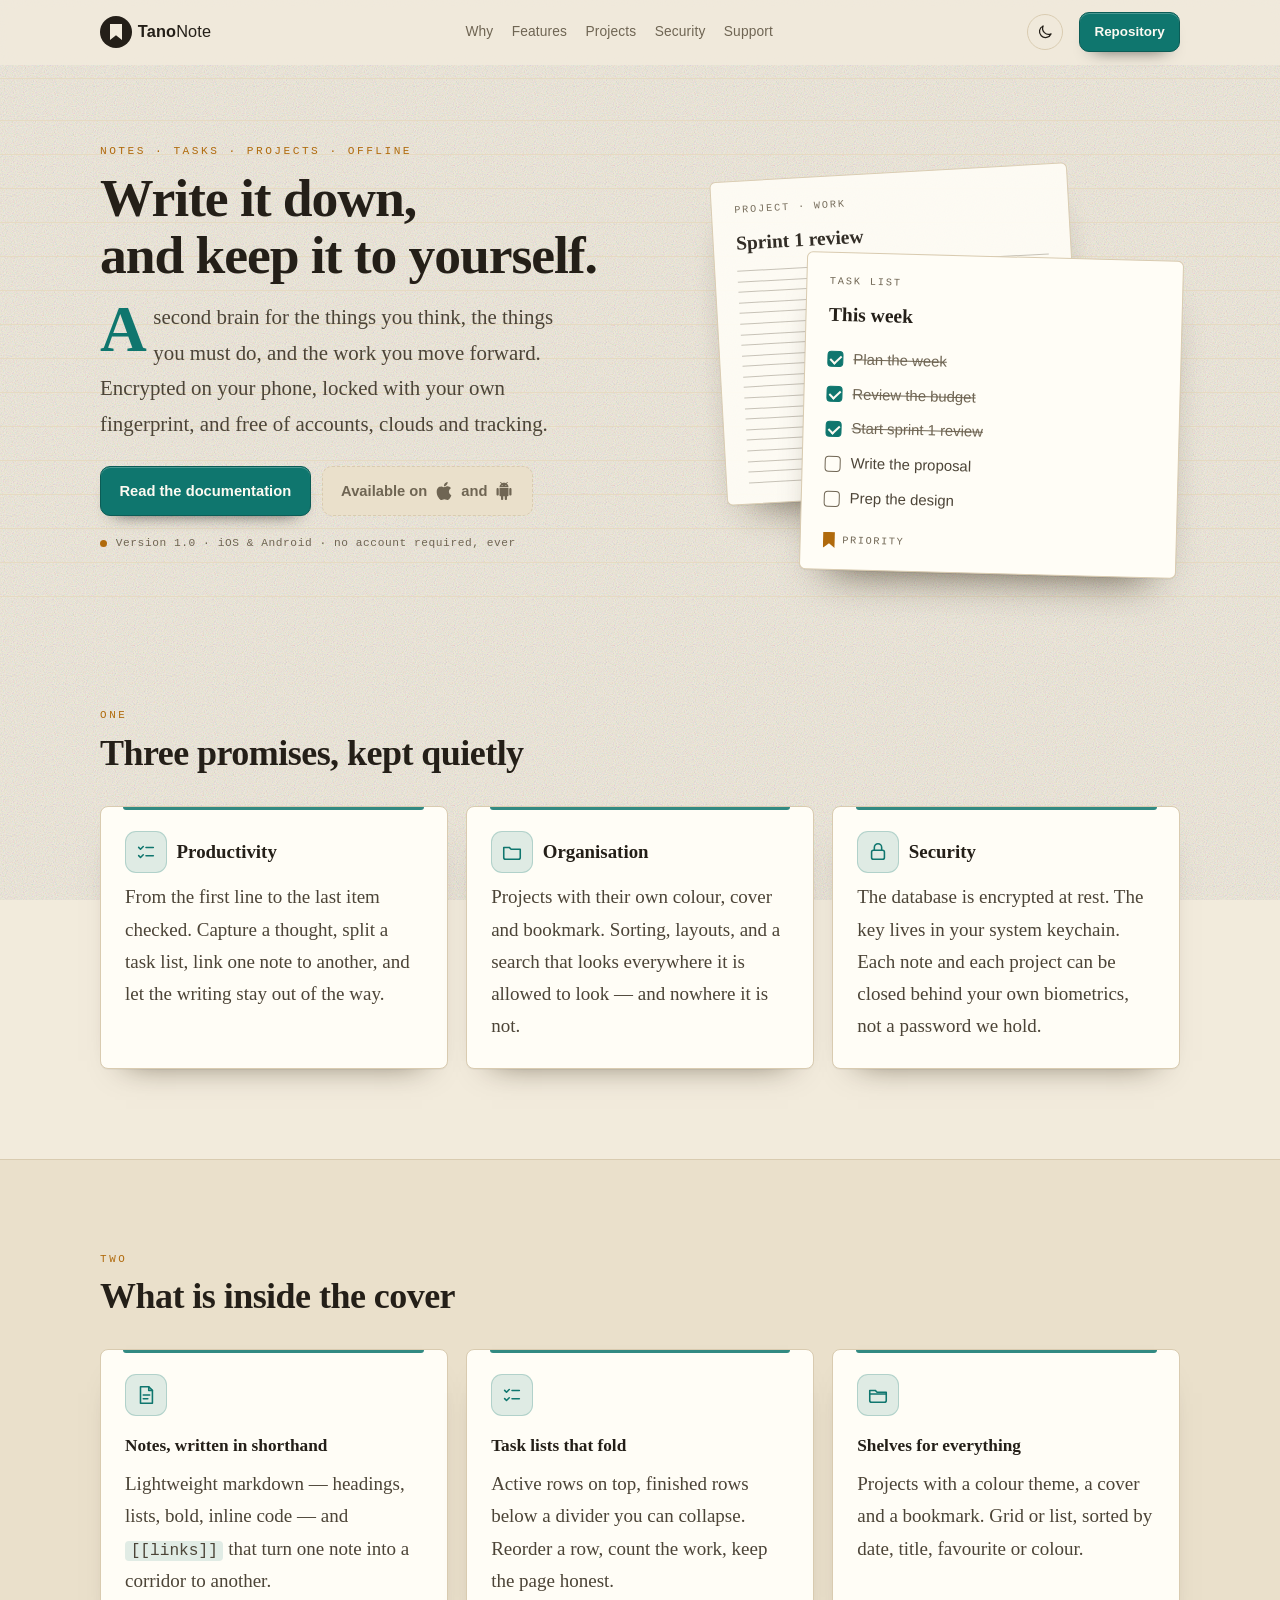
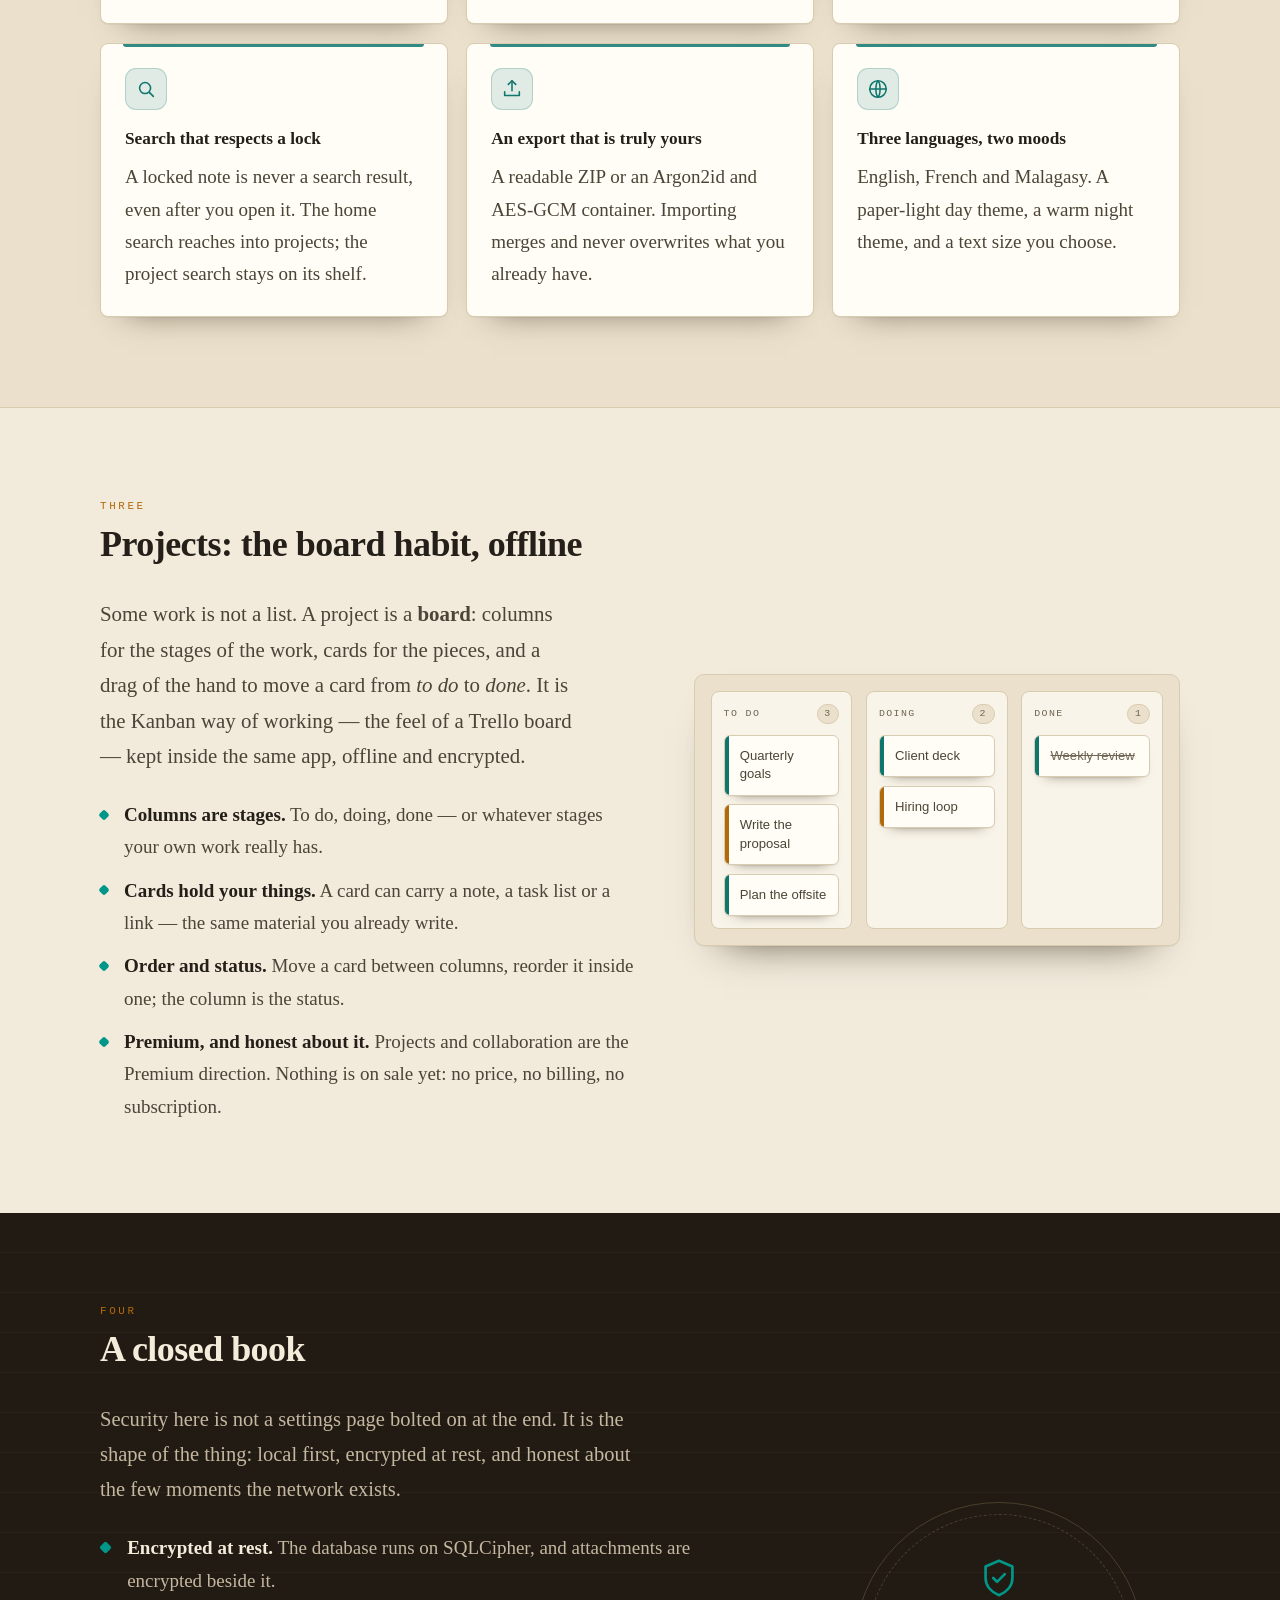
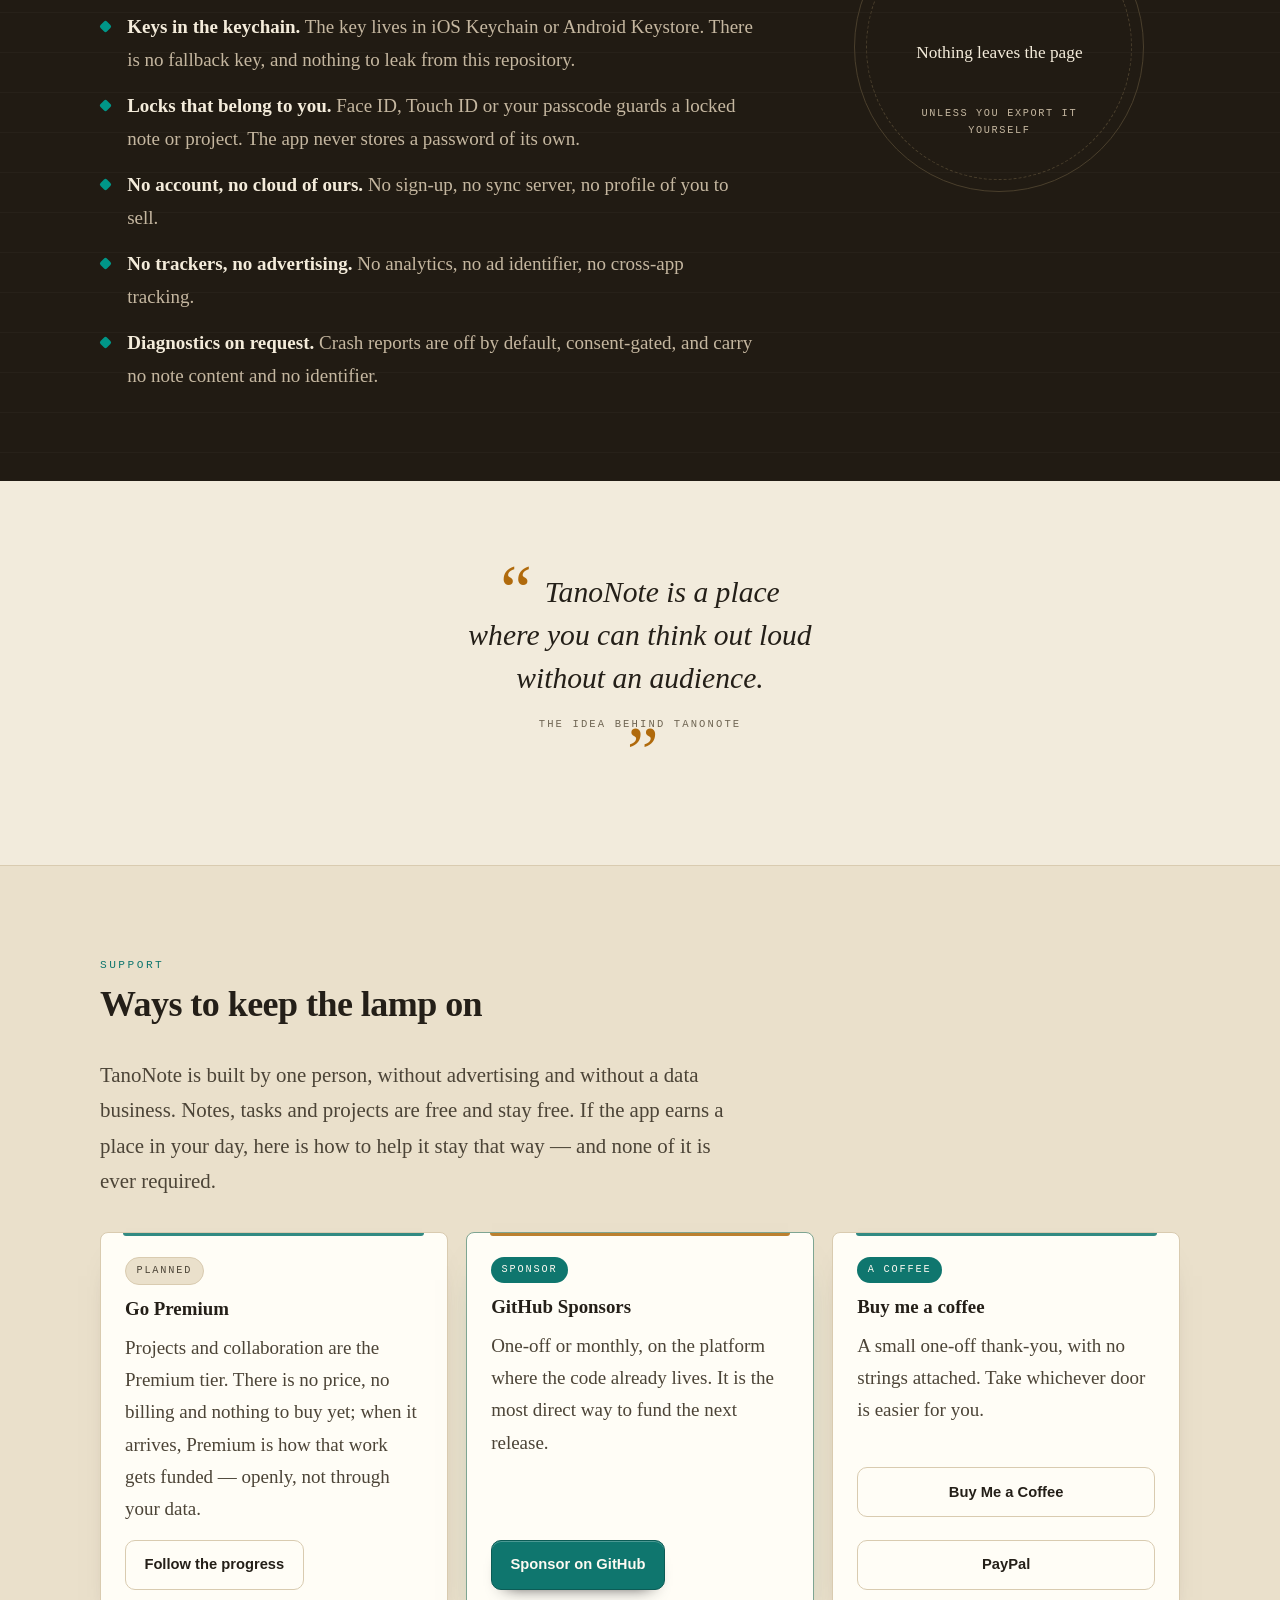
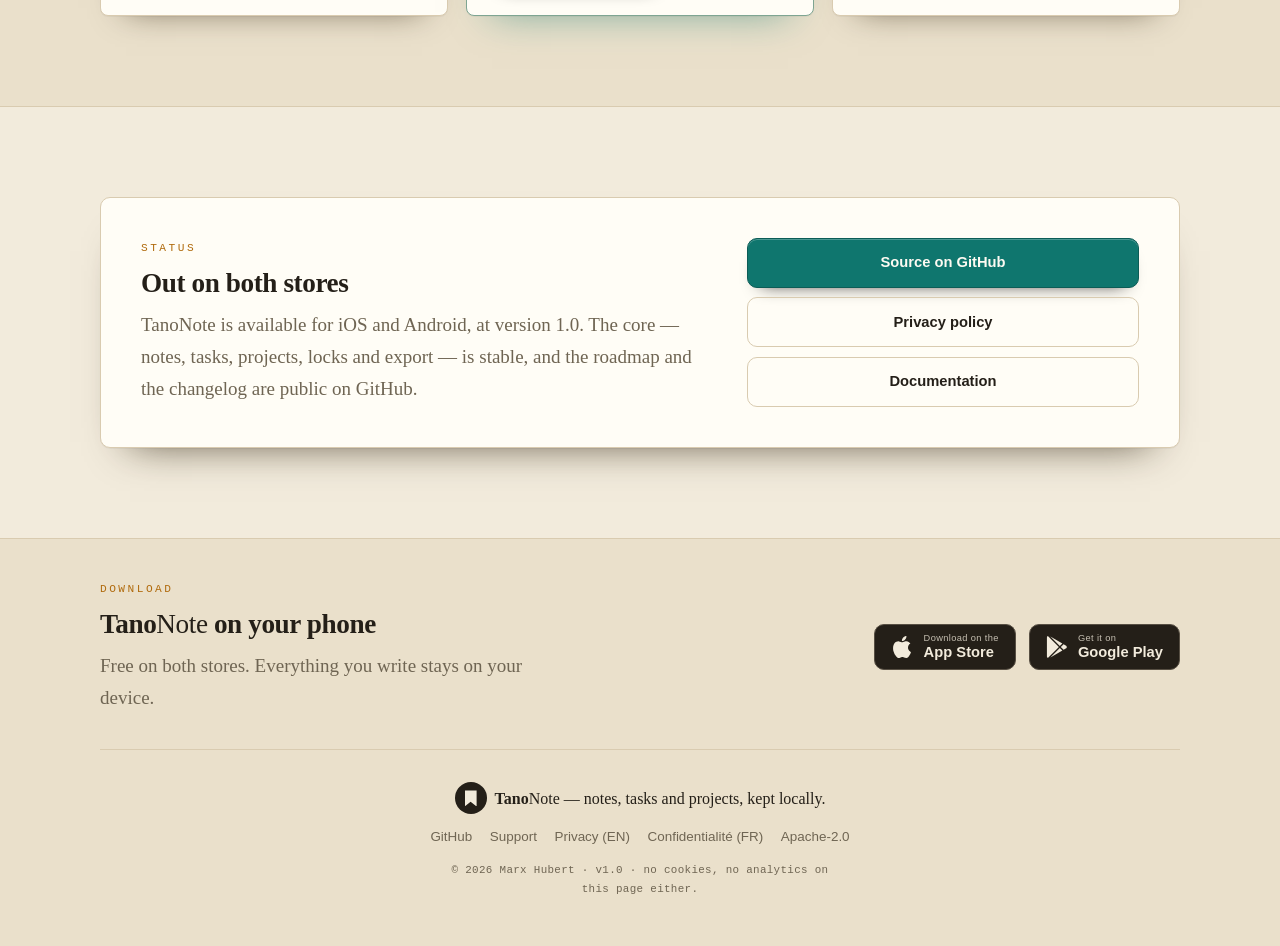
==== site/index.html @ 128c573e "Publish the TanoNote landing page A paper-and-ink page served from site/ by the existing Pages workf" ====
<!doctype html>
<html lang="en">
<head>
<meta charset="utf-8">
<meta name="viewport" content="width=device-width, initial-scale=1">
<title>TanoNote — a private second brain for notes, tasks and projects</title>
<meta name="description" content="TanoNote is an offline notes, tasks and project app for iOS and Android. Encrypted on your phone, locked with your own fingerprint, with no account and no tracking.">
<meta name="theme-color" content="#f2ebdc" media="(prefers-color-scheme: light)">
<meta name="theme-color" content="#18140e" media="(prefers-color-scheme: dark)">
<meta property="og:title" content="TanoNote — a private second brain">
<meta property="og:description" content="Notes, tasks and boards that stay on your device, encrypted and lockable.">
<meta property="og:type" content="website">
<link rel="icon" href="data:image/svg+xml,%3Csvg xmlns='http://www.w3.org/2000/svg' viewBox='0 0 32 32'%3E%3Crect width='32' height='32' rx='7' fill='%23241f18'/%3E%3Cpath d='M11 8h10v16l-5-4-5 4z' fill='%23f2ebdc'/%3E%3C/svg%3E">
<script>
  // Apply a remembered theme before the first paint, so a choice never flashes.
  (function () {
    try {
      var saved = localStorage.getItem("tano-theme");
      if (saved === "dark" || saved === "light") {
        document.documentElement.setAttribute("data-theme", saved);
      }
    } catch (error) { /* private mode: keep the system preference */ }
  })();
</script>
<link rel="stylesheet" href="site.css">
</head>
<body>
<a class="skip" href="#main">Skip to content</a>

<header class="masthead" id="top">
  <div class="wrap masthead-inner">
    <a class="brand" href="#top" aria-label="TanoNote, back to top">
      <span class="brand-mark" aria-hidden="true"><span class="bookmark"></span></span>
      <span class="brand-word">Tano<em>Note</em></span>
    </a>
    <nav class="nav" aria-label="Sections">
      <a href="#why">Why</a>
      <a href="#features">Features</a>
      <a href="#projects">Projects</a>
      <a href="#security">Security</a>
      <a href="#support">Support</a>
    </nav>
    <button class="theme-toggle" type="button" data-theme-toggle aria-label="Switch between the light and dark theme" title="Switch theme">
      <svg class="moon" viewBox="0 0 24 24" aria-hidden="true"><path d="M20 14.5A8 8 0 0 1 9.5 4a8 8 0 1 0 10.5 10.5z"/></svg>
      <svg class="sun" viewBox="0 0 24 24" aria-hidden="true"><circle cx="12" cy="12" r="4"/><path d="M12 2v2M12 20v2M4.9 4.9l1.4 1.4M17.7 17.7l1.4 1.4M2 12h2M20 12h2M4.9 19.1l1.4-1.4M17.7 6.3l1.4-1.4"/></svg>
    </button>
    <a class="btn btn-small" href="https://github.com/marxhubert/tano" rel="noopener">Repository</a>
  </div>
</header>

<main id="main">

  <!-- Hero -->
  <section class="hero">
    <div class="wrap hero-grid">
      <div class="hero-copy">
        <p class="eyebrow">Notes · Tasks · Projects · Offline</p>
        <h1>Write it down,<br>and keep it to yourself.</h1>
        <p class="lead" data-dropcap>A second brain for the things you think, the things you must do, and the work you move forward. Encrypted on your phone, locked with your own fingerprint, and free of accounts, clouds and tracking.</p>
        <div class="cta-row">
          <a class="btn" href="https://github.com/marxhubert/tano" rel="noopener">Read the documentation</a>
          <a class="btn btn-quiet" href="#download">
            Available on
            <svg class="btn-logo" viewBox="0 0 16 16" role="img" aria-label="iOS"><path d="M11.182.008C11.148-.03 9.923.023 8.857 1.18c-1.066 1.156-.902 2.482-.878 2.516.024.034 1.52.087 2.475-1.258.955-1.345.762-2.391.728-2.43Zm3.314 11.733c-.048-.096-2.325-1.234-2.113-3.422.212-2.189 1.675-2.789 1.698-2.854.023-.065-.597-.79-1.254-1.157a3.692 3.692 0 0 0-1.563-.434c-.108-.003-.483-.095-1.254.116-.508.139-1.653.589-1.968.607-.316.018-1.256-.522-2.267-.665-.647-.125-1.333.131-1.824.328-.49.196-1.422.754-2.074 2.237-.652 1.482-.311 3.83-.067 4.56.244.729.625 1.924 1.273 2.796.576.984 1.34 1.667 1.659 1.899.319.232 1.219.386 1.843.067.502-.308 1.408-.485 1.766-.472.357.013 1.061.154 1.782.539.571.197 1.111.115 1.652-.105.541-.221 1.324-1.059 2.238-2.758.347-.79.505-1.217.473-1.282Z"/></svg>
            <span aria-hidden="true">and</span>
            <svg class="btn-logo" viewBox="0 0 24 24" role="img" aria-label="Android"><path d="M6 18c0 .55.45 1 1 1h1v3.5c0 .83.67 1.5 1.5 1.5s1.5-.67 1.5-1.5V19h2v3.5c0 .83.67 1.5 1.5 1.5s1.5-.67 1.5-1.5V19h1c.55 0 1-.45 1-1V8H6v10zM3.5 8C2.67 8 2 8.67 2 9.5v7c0 .83.67 1.5 1.5 1.5S5 17.33 5 16.5v-7C5 8.67 4.33 8 3.5 8zm17 0c-.83 0-1.5.67-1.5 1.5v7c0 .83.67 1.5 1.5 1.5s1.5-.67 1.5-1.5v-7c0-.83-.67-1.5-1.5-1.5zm-4.97-5.84l1.3-1.3c.2-.2.2-.51 0-.71-.2-.2-.51-.2-.71 0l-1.48 1.48C13.85 1.23 12.95 1 12 1c-.96 0-1.86.23-2.66.63L7.85.15c-.2-.2-.51-.2-.71 0-.2.2-.2.51 0 .71l1.31 1.31C6.97 3.26 6 5.01 6 7h12c0-1.99-.97-3.75-2.47-4.84zM10 5H9V4h1v1zm5 0h-1V4h1v1z"/></svg>
          </a>
        </div>
        <p class="fineprint"><span class="dot" aria-hidden="true"></span>Version 1.0 · iOS &amp; Android · no account required, ever</p>
      </div>

      <div class="hero-art" aria-hidden="true">
        <div class="sheet sheet-back">
          <p class="sheet-tag">Project · Work</p>
          <p class="sheet-title">Sprint 1 review</p>
          <div class="sheet-lines" data-lines="21" aria-hidden="true">
            <noscript>
              <span class="ruled"></span>
              <span class="ruled"></span>
              <span class="ruled"></span>
            </noscript>
          </div>
        </div>
        <div class="sheet sheet-front">
          <p class="sheet-tag">Task list</p>
          <p class="sheet-title">This week</p>
          <ul class="checklist">
            <li class="done"><span class="box"></span>Plan the week</li>
            <li class="done"><span class="box"></span>Review the budget</li>
            <li class="done"><span class="box"></span>Start sprint 1 review</li>
            <li><span class="box"></span>Write the proposal</li>
            <li><span class="box"></span>Prep the design</li>
          </ul>
          <p class="sheet-foot"><span class="bookmark"></span>Priority</p>
        </div>
      </div>
    </div>
  </section>

  <!-- Pillars -->
  <section class="section" id="why">
    <div class="wrap">
      <p class="section-number">One</p>
      <h2 class="section-title">Three promises, kept quietly</h2>
      <div class="pillars">
        <article class="card" data-reveal>
          <h3 class="pillar-title"><span class="icon" aria-hidden="true"><svg viewBox="0 0 24 24"><path d="M4 7l2 2 3-3"/><path d="M4 16l2 2 3-3"/><path d="M12 7h8M12 16h8"/></svg></span>Productivity</h3>
          <p>From the first line to the last item checked. Capture a thought, split a task list, link one note to another, and let the writing stay out of the way.</p>
        </article>
        <article class="card" data-reveal>
          <h3 class="pillar-title"><span class="icon" aria-hidden="true"><svg viewBox="0 0 24 24"><path d="M3 7h6l2 2h10v9a2 2 0 0 1-2 2H5a2 2 0 0 1-2-2z"/></svg></span>Organisation</h3>
          <p>Projects with their own colour, cover and bookmark. Sorting, layouts, and a search that looks everywhere it is allowed to look — and nowhere it is not.</p>
        </article>
        <article class="card" data-reveal>
          <h3 class="pillar-title"><span class="icon" aria-hidden="true"><svg viewBox="0 0 24 24"><rect x="5" y="10" width="14" height="10" rx="2"/><path d="M8 10V7a4 4 0 0 1 8 0v3"/></svg></span>Security</h3>
          <p>The database is encrypted at rest. The key lives in your system keychain. Each note and each project can be closed behind your own biometrics, not a password we hold.</p>
        </article>
      </div>
    </div>
  </section>

  <!-- Features -->
  <section class="section alt" id="features">
    <div class="wrap">
      <p class="section-number">Two</p>
      <h2 class="section-title">What is inside the cover</h2>
      <div class="grid">
        <article class="card feature" data-reveal>
          <span class="icon" aria-hidden="true"><svg viewBox="0 0 24 24"><path d="M6 3h9l4 4v14H6z"/><path d="M15 3v4h4"/><path d="M9 12h7M9 16h5"/></svg></span>
          <h3>Notes, written in shorthand</h3>
          <p>Lightweight markdown — headings, lists, bold, inline code — and <code>[[links]]</code> that turn one note into a corridor to another.</p>
        </article>
        <article class="card feature" data-reveal>
          <span class="icon" aria-hidden="true"><svg viewBox="0 0 24 24"><path d="M4 7l2 2 3-3"/><path d="M12 7h8"/><path d="M4 16l2 2 3-3"/><path d="M12 16h8"/></svg></span>
          <h3>Task lists that fold</h3>
          <p>Active rows on top, finished rows below a divider you can collapse. Reorder a row, count the work, keep the page honest.</p>
        </article>
        <article class="card feature" data-reveal>
          <span class="icon" aria-hidden="true"><svg viewBox="0 0 24 24"><path d="M3 7h6l2 2h10v9a2 2 0 0 1-2 2H5a2 2 0 0 1-2-2z"/><path d="M3 11h18"/></svg></span>
          <h3>Shelves for everything</h3>
          <p>Projects with a colour theme, a cover and a bookmark. Grid or list, sorted by date, title, favourite or colour.</p>
        </article>
        <article class="card feature" data-reveal>
          <span class="icon" aria-hidden="true"><svg viewBox="0 0 24 24"><circle cx="11" cy="11" r="6"/><path d="M16 16l4 4"/></svg></span>
          <h3>Search that respects a lock</h3>
          <p>A locked note is never a search result, even after you open it. The home search reaches into projects; the project search stays on its shelf.</p>
        </article>
        <article class="card feature" data-reveal>
          <span class="icon" aria-hidden="true"><svg viewBox="0 0 24 24"><path d="M12 3v11"/><path d="M8 7l4-4 4 4"/><path d="M4 15v4h16v-4"/></svg></span>
          <h3>An export that is truly yours</h3>
          <p>A readable ZIP or an Argon2id and AES-GCM container. Importing merges and never overwrites what you already have.</p>
        </article>
        <article class="card feature" data-reveal>
          <span class="icon" aria-hidden="true"><svg viewBox="0 0 24 24"><circle cx="12" cy="12" r="9"/><path d="M3 12h18"/><path d="M12 3c3 3 3 15 0 18-3-3-3-15 0-18z"/></svg></span>
          <h3>Three languages, two moods</h3>
          <p>English, French and Malagasy. A paper-light day theme, a warm night theme, and a text size you choose.</p>
        </article>
      </div>
    </div>
  </section>

  <!-- Projects -->
  <section class="section projects" id="projects">
    <div class="wrap projects-grid">
      <div>
        <p class="section-number">Three</p>
        <h2 class="section-title">Projects: the board habit, offline</h2>
        <p class="lead">Some work is not a list. A project is a <strong>board</strong>: columns for the stages of the work, cards for the pieces, and a drag of the hand to move a card from <em>to do</em> to <em>done</em>. It is the Kanban way of working — the feel of a Trello board — kept inside the same app, offline and encrypted.</p>
        <ul class="project-points">
          <li><strong>Columns are stages.</strong> To do, doing, done — or whatever stages your own work really has.</li>
          <li><strong>Cards hold your things.</strong> A card can carry a note, a task list or a link — the same material you already write.</li>
          <li><strong>Order and status.</strong> Move a card between columns, reorder it inside one; the column is the status.</li>
          <li><strong>Premium, and honest about it.</strong> Projects and collaboration are the Premium direction. Nothing is on sale yet: no price, no billing, no subscription.</li>
        </ul>
      </div>
      <div class="board" role="img" aria-label="A project board with three columns: to do, doing and done">
        <div class="column">
          <p class="column-head">To do <span>3</span></p>
          <article class="kanban-card"><span class="card-tag"></span>Quarterly goals</article>
          <article class="kanban-card"><span class="card-tag amber"></span>Write the proposal</article>
          <article class="kanban-card"><span class="card-tag"></span>Plan the offsite</article>
        </div>
        <div class="column">
          <p class="column-head">Doing <span>2</span></p>
          <article class="kanban-card"><span class="card-tag"></span>Client deck</article>
          <article class="kanban-card"><span class="card-tag amber"></span>Hiring loop</article>
        </div>
        <div class="column">
          <p class="column-head">Done <span>1</span></p>
          <article class="kanban-card done"><span class="card-tag"></span>Weekly review</article>
        </div>
      </div>
    </div>
  </section>

  <!-- Security band -->
  <section class="vault" id="security">
    <div class="wrap vault-grid">
      <div>
        <p class="section-number light">Four</p>
        <h2 class="section-title light">A closed book</h2>
        <p class="vault-lead">Security here is not a settings page bolted on at the end. It is the shape of the thing: local first, encrypted at rest, and honest about the few moments the network exists.</p>
        <ul class="vault-list">
          <li><strong>Encrypted at rest.</strong> The database runs on SQLCipher, and attachments are encrypted beside it.</li>
          <li><strong>Keys in the keychain.</strong> The key lives in iOS Keychain or Android Keystore. There is no fallback key, and nothing to leak from this repository.</li>
          <li><strong>Locks that belong to you.</strong> Face ID, Touch ID or your passcode guards a locked note or project. The app never stores a password of its own.</li>
          <li><strong>No account, no cloud of ours.</strong> No sign-up, no sync server, no profile of you to sell.</li>
          <li><strong>No trackers, no advertising.</strong> No analytics, no ad identifier, no cross-app tracking.</li>
          <li><strong>Diagnostics on request.</strong> Crash reports are off by default, consent-gated, and carry no note content and no identifier.</li>
        </ul>
      </div>
      <aside class="vault-seal" data-reveal>
        <div class="seal">
          <svg viewBox="0 0 24 24" aria-hidden="true"><path d="M12 3l7 3v6c0 4.2-3 7.4-7 9-4-1.6-7-4.8-7-9V6z"/><path d="M9 12l2 2 4-4"/></svg>
          <p>Nothing leaves the page</p>
          <span>unless you export it yourself</span>
        </div>
      </aside>
    </div>
  </section>

  <!-- Epigraph -->
  <section class="section">
    <div class="wrap">
      <blockquote class="epigraph" data-reveal>
        TanoNote is a place where you can think out loud without an audience.
        <cite>The idea behind TanoNote</cite>
      </blockquote>
    </div>
  </section>

  <!-- Support -->
  <section class="section alt support" id="support">
    <div class="wrap">
      <p class="eyebrow">Support</p>
      <h2 class="section-title">Ways to keep the lamp on</h2>
      <p class="lead support-lead">TanoNote is built by one person, without advertising and without a data business. Notes, tasks and projects are free and stay free. If the app earns a place in your day, here is how to help it stay that way — and none of it is ever required.</p>
      <div class="support-grid">
        <article class="card support-card" data-reveal>
          <p class="pill pill-soft">Planned</p>
          <h3>Go Premium</h3>
          <p>Projects and collaboration are the Premium tier. There is no price, no billing and nothing to buy yet; when it arrives, Premium is how that work gets funded — openly, not through your data.</p>
          <a class="btn btn-ghost" href="https://github.com/marxhubert/tano" rel="noopener">Follow the progress</a>
        </article>
        <article class="card support-card featured" data-reveal>
          <p class="pill pill-inverted">Sponsor</p>
          <h3>GitHub Sponsors</h3>
          <p>One-off or monthly, on the platform where the code already lives. It is the most direct way to fund the next release.</p>
          <a class="btn" href="https://github.com/sponsors/marxhubert" rel="noopener">Sponsor on GitHub</a>
        </article>
        <article class="card support-card" data-reveal>
          <p class="pill pill-inverted">A coffee</p>
          <h3>Buy me a coffee</h3>
          <p>A small one-off thank-you, with no strings attached. Take whichever door is easier for you.</p>
          <div class="support-links">
            <a class="btn btn-ghost" href="https://www.buymeacoffee.com/marxhubert" rel="noopener">Buy Me a Coffee</a>
            <a class="btn btn-ghost" href="https://paypal.me/marxhubert" rel="noopener">PayPal</a>
          </div>
        </article>
      </div>
    </div>
  </section>

  <!-- Status -->
  <section class="section status" id="status">
    <div class="wrap status-card" data-reveal>
      <div>
        <p class="eyebrow">Status</p>
        <h2 class="section-title small">Out on both stores</h2>
        <p class="muted">TanoNote is available for iOS and Android, at version 1.0. The core — notes, tasks, projects, locks and export — is stable, and the roadmap and the changelog are public on GitHub.</p>
      </div>
      <div class="status-links">
        <a class="btn" href="https://github.com/marxhubert/tano" rel="noopener">Source on GitHub</a>
        <a class="btn btn-ghost" href="privacy/">Privacy policy</a>
        <a class="btn btn-ghost" href="https://github.com/marxhubert/tano/tree/develop/docs" rel="noopener">Documentation</a>
      </div>
    </div>
  </section>
</main>

<footer class="footer">
  <div class="wrap download-band" id="download" aria-labelledby="download-title">
    <div class="download-copy">
      <p class="eyebrow">Download</p>
      <h2 class="section-title small" id="download-title">Tano<span class="wordmark-note">Note</span> on your phone</h2>
      <p class="muted">Free on both stores. Everything you write stays on your device.</p>
    </div>
    <!-- Store links. Replace the App Store id when Apple assigns it; the
        Google Play link follows the package name, com.marxhubert.tanonote. -->
    <div class="store-badges">
      <a class="store-badge" href="https://apps.apple.com/app/id0000000000" rel="noopener">
        <svg viewBox="0 0 16 16" aria-hidden="true"><path d="M11.182.008C11.148-.03 9.923.023 8.857 1.18c-1.066 1.156-.902 2.482-.878 2.516.024.034 1.52.087 2.475-1.258.955-1.345.762-2.391.728-2.43Zm3.314 11.733c-.048-.096-2.325-1.234-2.113-3.422.212-2.189 1.675-2.789 1.698-2.854.023-.065-.597-.79-1.254-1.157a3.692 3.692 0 0 0-1.563-.434c-.108-.003-.483-.095-1.254.116-.508.139-1.653.589-1.968.607-.316.018-1.256-.522-2.267-.665-.647-.125-1.333.131-1.824.328-.49.196-1.422.754-2.074 2.237-.652 1.482-.311 3.83-.067 4.56.244.729.625 1.924 1.273 2.796.576.984 1.34 1.667 1.659 1.899.319.232 1.219.386 1.843.067.502-.308 1.408-.485 1.766-.472.357.013 1.061.154 1.782.539.571.197 1.111.115 1.652-.105.541-.221 1.324-1.059 2.238-2.758.347-.79.505-1.217.473-1.282Z"/></svg>
        <span class="store-text"><small>Download on the</small><strong>App Store</strong></span>
      </a>
      <a class="store-badge" href="https://play.google.com/store/apps/details?id=com.marxhubert.tanonote" rel="noopener">
        <svg viewBox="-1 0 24 24" aria-hidden="true"><path d="m3.751.61 13.124 7.546-2.813 2.813zm-2.719-.61 12.047 12-12.046 12c-.613-.271-1.033-.874-1.033-1.575 0-.023 0-.046.001-.068v.003-20.719c-.001-.019-.001-.042-.001-.065 0-.701.42-1.304 1.022-1.571l.011-.004zm19.922 10.594c.414.307.679.795.679 1.344 0 .022 0 .043-.001.065v-.003c.004.043.007.094.007.145 0 .516-.25.974-.636 1.258l-.004.003-2.813 1.593-3.046-2.999 3.047-3.047zm-17.203 12.796 10.312-10.359 2.813 2.813z"/></svg>
        <span class="store-text"><small>Get it on</small><strong>Google Play</strong></span>
      </a>
    </div>
  </div>

  <div class="wrap footer-inner">
    <p class="footer-brand"><span class="brand-mark" aria-hidden="true"><span class="bookmark"></span></span> <span class="footer-wordmark"><strong>Tano</strong>Note — notes, tasks and projects, kept locally.</span></p>
    <nav class="footer-nav" aria-label="Footer">
      <a href="https://github.com/marxhubert/tano" rel="noopener">GitHub</a>
      <a href="#support">Support</a>
      <a href="privacy/">Privacy (EN)</a>
      <a href="privacy/fr.html">Confidentialité (FR)</a>
      <a href="https://github.com/marxhubert/tano/blob/master/LICENSE" rel="noopener">Apache-2.0</a>
    </nav>
    <p class="footer-fine">© <span data-year>2026</span> Marx Hubert · v1.0 · no cookies, no analytics on this page either.</p>
  </div>
</footer>

<script src="site.js" defer></script>
</body>
</html>
---- site/site.css ----
/* TanoNote landing page — paper and ink.
  Light: parchment daylight. Dark: a warm night reading lamp.
  No build step, no external assets, no cookies. */

:root {
  color-scheme: light dark;

  --serif: "Iowan Old Style", "Palatino Linotype", Palatino, "Book Antiqua", "URW Palladio L", Georgia, "Times New Roman", serif;
  --sans: -apple-system, BlinkMacSystemFont, "Segoe UI", Roboto, Helvetica, Arial, sans-serif;
  --mono: ui-monospace, "SFMono-Regular", "JetBrains Mono", Menlo, Consolas, monospace;

  --paper: #f2ebdc;
  --paper-2: #eae0cb;
  --card: #fffdf6;
  --ink: #241f18;
  --ink-soft: #4c4437;
  --muted: #6f6553;
  --rule: #d9cbb0;
  --line: #e6dac2;
  --accent: #0f766e;
  --accent-2: #009688;
  --amber: #b06a0c;
  --on-accent: #fdfaf2;

  --vault-bg: #211b13;
  --vault-fg: #f4ecdb;
  --vault-muted: #c5b7a0;
  --vault-rule: #4a3f2c;

  --grain: url("data:image/svg+xml,%3Csvg xmlns='http://www.w3.org/2000/svg' width='160' height='160'%3E%3Cfilter id='n'%3E%3CfeTurbulence type='fractalNoise' baseFrequency='0.9' numOctaves='2' stitchTiles='stitch'/%3E%3C/filter%3E%3Crect width='100%25' height='100%25' filter='url(%23n)' opacity='0.42'/%3E%3C/svg%3E");
}

/* The dark palette, written once. It applies when the visitor picked dark,
  and as the system default when they have not picked anything. */
:root[data-theme="dark"] {
  --paper: #18140e;
  --paper-2: #1f1a12;
  --card: #221c14;
  --ink: #efe4d0;
  --ink-soft: #d9ccb5;
  --muted: #b1a288;
  --rule: #3a3122;
  --line: #2b2417;
  --accent: #5cc9bd;
  --accent-2: #4db6ac;
  --amber: #dfa14a;
  --on-accent: #10241f;

  --vault-bg: #0f0c08;
  --vault-fg: #f4ecdb;
  --vault-muted: #c0b299;
  --vault-rule: #3d3424;
}
@media (prefers-color-scheme: dark) {
  :root:not([data-theme="light"]) {
    --paper: #18140e;
    --paper-2: #1f1a12;
    --card: #221c14;
    --ink: #efe4d0;
    --ink-soft: #d9ccb5;
    --muted: #b1a288;
    --rule: #3a3122;
    --line: #2b2417;
    --accent: #5cc9bd;
    --accent-2: #4db6ac;
    --amber: #dfa14a;
    --on-accent: #10241f;

    --vault-bg: #0f0c08;
    --vault-fg: #f4ecdb;
    --vault-muted: #c0b299;
    --vault-rule: #3d3424;
  }
}

* { box-sizing: border-box; }

html { scroll-behavior: smooth; }
[id] { scroll-margin-top: 84px; }

body {
  margin: 0;
  font-family: var(--serif);
  font-size: clamp(17px, 0.35vw + 15.6px, 19px);
  line-height: 1.7;
  color: var(--ink);
  background-color: var(--paper);
  background-image: var(--grain);
  background-attachment: fixed;
  -webkit-font-smoothing: antialiased;
}

::selection { background: color-mix(in srgb, var(--amber) 35%, transparent); }

a { color: var(--accent); text-underline-offset: 3px; }
a:hover { text-decoration-thickness: 2px; }
:focus-visible { outline: 2px solid var(--accent); outline-offset: 3px; border-radius: 3px; }

.skip {
  position: absolute; left: -9999px; top: 0; z-index: 100;
  background: var(--card); color: var(--ink); padding: .7rem 1rem;
  border: 1px solid var(--rule); border-radius: 0 0 8px 0;
}
.skip:focus { left: 0; }

.wrap { width: min(1080px, 100% - 2.5rem); margin-inline: auto; }

/* ---------- Masthead ---------- */

.masthead {
  position: sticky; top: 0; z-index: 20;
  background: var(--paper);
  background: color-mix(in srgb, var(--paper) 86%, transparent);
  -webkit-backdrop-filter: blur(10px);
  backdrop-filter: blur(10px);
  border-bottom: 1px solid transparent;
  transition: border-color .25s ease, box-shadow .25s ease;
}
.masthead.is-stuck { border-bottom-color: var(--rule); box-shadow: 0 10px 24px -22px rgba(30, 20, 4, .8); }
.masthead-inner { display: flex; align-items: center; gap: 1rem; min-height: 64px; }

.brand {
  display: inline-flex; align-items: center; gap: .36rem;
  font-family: var(--sans); font-weight: 700; letter-spacing: .01em;
  color: var(--ink); text-decoration: none; font-size: 1.02rem;
}
.brand-mark {
  display: grid; place-items: center; width: 32px; height: 32px;
  background: var(--ink); color: var(--paper); border-radius: 50%;
}
/* Same bookmark as the one before "locked": 12 by 16, in the mark's colour. */
.brand-mark .bookmark { background: currentColor; }
.brand-word em { font-style: normal; font-weight: 400; }
/* "Note" stays as light as the brand wordmark does. */
.wordmark-note { font-weight: 400; }

.theme-toggle {
  display: inline-grid; place-items: center; width: 36px; height: 36px;
  padding: 0; background: transparent; color: var(--ink);
  border: 1px solid var(--rule); border-radius: 50%; cursor: pointer;
}
.theme-toggle:hover { border-color: var(--accent); color: var(--accent); }
.theme-toggle svg {
  width: 18px; height: 18px; fill: none; stroke: currentColor;
  stroke-width: 1.7; stroke-linecap: round; stroke-linejoin: round;
}
.theme-toggle .sun { display: none; }
:root[data-theme="dark"] .theme-toggle .sun { display: block; }
:root[data-theme="dark"] .theme-toggle .moon { display: none; }
@media (prefers-color-scheme: dark) {
  :root:not([data-theme="light"]) .theme-toggle .sun { display: block; }
  :root:not([data-theme="light"]) .theme-toggle .moon { display: none; }
}

.nav { display: flex; gap: 1.15rem; margin-inline: auto; }
.nav a {
  font-family: var(--sans); font-size: .86rem; letter-spacing: .01em;
  color: var(--muted); text-decoration: none;
}
.nav a:hover { color: var(--accent); }

/* ---------- Buttons ---------- */

.btn {
  display: inline-flex; align-items: center; justify-content: center; gap: .5rem;
  font-family: var(--sans); font-weight: 600; font-size: .92rem;
  padding: .72rem 1.15rem; border-radius: 10px; text-decoration: none;
  color: var(--on-accent); background: var(--accent);
  border: 1px solid color-mix(in srgb, var(--accent) 78%, #000);
  box-shadow: 0 1px 0 rgba(255, 255, 255, .25) inset, 0 10px 18px -14px rgba(0, 0, 0, .9);
  transition: transform .16s ease, filter .16s ease;
}
.btn:hover { transform: translateY(-1px); filter: brightness(1.05); text-decoration: none; }
.btn-small { padding: .5rem .9rem; font-size: .84rem; }
.btn-ghost {
  background: transparent; color: var(--ink);
  border: 1px solid var(--rule); box-shadow: none;
}
.btn-ghost:hover { border-color: var(--accent); color: var(--accent); }
.btn-quiet {
  background: var(--paper-2); color: var(--muted);
  border: 1px dashed var(--rule); box-shadow: none; cursor: default;
}
.btn-quiet:hover { transform: none; filter: none; }
.btn-quiet[href] { cursor: pointer; }
.btn-quiet[href]:hover { border-color: var(--accent); color: var(--accent); }
.btn-logo { width: 18px; height: 18px; fill: currentColor; flex: none; }
.sr-only {
  position: absolute; width: 1px; height: 1px; padding: 0; margin: -1px;
  overflow: hidden; clip: rect(0 0 0 0); white-space: nowrap; border: 0;
}

/* ---------- Hero ---------- */

.hero {
  padding: clamp(2.6rem, 6vw, 5rem) 0 clamp(2rem, 5vw, 4rem);
  background-image: repeating-linear-gradient(to bottom, transparent 0 33px, var(--line) 33px 34px);
  background-position: 0 22px;
}
.hero-grid {
  display: grid; grid-template-columns: 1.08fr .92fr;
  gap: clamp(1.5rem, 5vw, 3.5rem); align-items: center;
}

.eyebrow {
  font-family: var(--mono); text-transform: uppercase; letter-spacing: .22em;
  font-size: .7rem; color: var(--amber); margin: 0 0 .6rem;
}
h1 {
  font-family: var(--serif); font-weight: 600;
  font-size: clamp(2.15rem, 4.6vw, 3.35rem); line-height: 1.06;
  letter-spacing: -.02em; margin: 0 0 1rem;
}
.lead { font-size: 1.1em; color: var(--ink-soft); margin: 0; max-width: 46ch; }
[data-dropcap]::first-letter {
  float: left; font-size: 3.1em; line-height: .78;
  padding: .06em .1em 0 0; color: var(--accent); font-weight: 600;
}

.cta-row { display: flex; flex-wrap: wrap; gap: .7rem; margin-top: 1.5rem; }
.fineprint {
  display: flex; align-items: center; gap: .55rem; flex-wrap: wrap;
  font-family: var(--mono); font-size: .7rem; letter-spacing: .05em;
  color: var(--muted); margin: 1.1rem 0 0;
}
.dot { width: 7px; height: 7px; border-radius: 50%; background: var(--amber); flex: none; }

/* Hero paper composition */
.hero-art { position: relative; min-height: clamp(300px, 38vw, 380px); }
.sheet {
  position: absolute; background: var(--card); border: 1px solid var(--rule);
  border-radius: 6px; padding: 1.25rem 1.4rem;
  box-shadow: 0 1px 0 rgba(0, 0, 0, .05), 0 26px 44px -28px rgba(38, 26, 6, .75);
}
.sheet-back { top: 4%; left: 2%; width: 76%; transform: rotate(-3.2deg); opacity: .92; }
.sheet-front { top: 26%; left: 20%; width: 80%; transform: rotate(1.5deg); }
.sheet-tag {
  font-family: var(--mono); font-size: .64rem; letter-spacing: .18em;
  text-transform: uppercase; color: var(--muted); margin: 0 0 .45rem;
}
.sheet-title { font-family: var(--serif); font-size: 1.22rem; font-weight: 600; margin: 0 0 .7rem; }
.sheet-lines { display: grid; gap: .6rem; margin-top: .2rem; }
.ruled { display: block; height: 1px; background: color-mix(in srgb, var(--muted) 40%, transparent); }

.checklist { list-style: none; margin: 0; padding: 0; font-family: var(--sans); font-size: .93rem; }
.checklist li { display: flex; align-items: center; gap: .6rem; padding: .3rem 0; color: var(--ink-soft); }
.checklist li.done { color: var(--muted); text-decoration: line-through; }
.box { width: 16px; height: 16px; border: 1.5px solid var(--muted); border-radius: 4px; flex: none; }
.checklist li.done .box {
  background: var(--accent); border-color: var(--accent); position: relative;
}
.checklist li.done .box::after {
  content: ""; position: absolute; left: 4px; top: 1px; width: 5px; height: 9px;
  border: 2px solid var(--on-accent); border-top: 0; border-left: 0; transform: rotate(45deg);
}
.sheet-foot {
  display: flex; align-items: center; gap: .45rem; margin: .95rem 0 0;
  font-family: var(--mono); font-size: .64rem; letter-spacing: .16em;
  text-transform: uppercase; color: var(--muted);
}
.bookmark {
  display: inline-block; width: 12px; height: 16px; background: var(--amber);
  clip-path: polygon(0 0, 100% 0, 100% 100%, 50% 70%, 0 100%);
}

/* ---------- Sections ---------- */

.section { padding: clamp(3rem, 7vw, 6rem) 0; }
.section.alt {
  background: var(--paper-2);
  border-top: 1px solid var(--rule);
  border-bottom: 1px solid var(--rule);
}
.section-number {
  font-family: var(--mono); text-transform: uppercase; letter-spacing: .24em;
  font-size: .68rem; color: var(--amber); margin: 0 0 .5rem;
}
.section-title {
  font-family: var(--serif); font-weight: 600; letter-spacing: -.015em;
  font-size: clamp(1.6rem, 3.2vw, 2.25rem); line-height: 1.15;
  margin: 0 0 2rem;
}
.section-title.small { font-size: clamp(1.3rem, 2.5vw, 1.7rem); margin-bottom: .6rem; }
.section-title.light { color: var(--vault-fg); }
.section-number.light { color: var(--amber); }
.muted { color: var(--muted); margin: 0; }

.card {
  position: relative; background: var(--card);
  border: 1px solid var(--rule); border-radius: 8px;
  padding: 1.5rem 1.5rem 1.6rem;
  box-shadow: 0 1px 0 rgba(0, 0, 0, .04), 0 18px 32px -26px rgba(38, 26, 6, .7);
  transition: transform .2s ease, box-shadow .2s ease;
}
.card::before {
  content: ""; position: absolute; left: 1.4rem; right: 1.4rem; top: 0;
  height: 3px; background: var(--accent); opacity: .85;
  border-radius: 0 0 3px 3px;
}
.card:hover { transform: translateY(-2px); box-shadow: 0 1px 0 rgba(0, 0, 0, .04), 0 26px 40px -28px rgba(38, 26, 6, .8); }
.card h3 { font-family: var(--serif); font-size: 1.18rem; margin: 0 0 .5rem; }
.card p { margin: 0; color: var(--ink-soft); }
.icon {
  display: inline-grid; place-items: center; width: 42px; height: 42px;
  border-radius: 11px; margin-bottom: .9rem; color: var(--accent);
  background: color-mix(in srgb, var(--accent) 13%, transparent);
  border: 1px solid color-mix(in srgb, var(--accent) 22%, transparent);
}
.icon svg { width: 22px; height: 22px; fill: none; stroke: currentColor; stroke-width: 1.7; stroke-linecap: round; stroke-linejoin: round; }
.pillar-title { display: flex; align-items: center; gap: .6rem; }
.pillar-title .icon { margin-bottom: 0; flex: none; }

.pillars { display: grid; grid-template-columns: repeat(3, 1fr); gap: 1.15rem; }
.grid { display: grid; grid-template-columns: repeat(3, 1fr); gap: 1.15rem; }
.feature h3 { font-size: 1.08rem; }
.feature code {
  font-family: var(--mono); font-size: .85em;
  background: color-mix(in srgb, var(--accent) 12%, transparent);
  padding: .08em .35em; border-radius: 4px;
}

/* ---------- Vault (security) ---------- */

.vault {
  background: var(--vault-bg); color: var(--vault-fg);
  padding: clamp(3rem, 7vw, 6rem) 0; position: relative; overflow: hidden;
}
.vault::before {
  content: ""; position: absolute; inset: 0; pointer-events: none;
  background-image: repeating-linear-gradient(to bottom, transparent 0 39px, rgba(255, 255, 255, .028) 39px 40px);
}
.vault-grid {
  display: grid; grid-template-columns: 1.45fr .8fr;
  gap: clamp(2rem, 5vw, 4rem); align-items: center; position: relative;
}
.vault-lead { color: var(--vault-muted); font-size: 1.08em; max-width: 54ch; margin: 0; }
.vault-list { list-style: none; margin: 1.6rem 0 0; padding: 0; display: grid; gap: .9rem; }
.vault-list li { position: relative; padding-left: 1.7rem; color: var(--vault-muted); }
.vault-list li::before {
  content: ""; position: absolute; left: 1px; top: .55em;
  width: 9px; height: 9px; background: var(--accent-2);
  border-radius: 2px; transform: rotate(45deg);
}
.vault-list strong { color: var(--vault-fg); }

.seal {
  position: relative; width: clamp(220px, 25vw, 290px); aspect-ratio: 1;
  margin-inline: auto; border: 1px solid var(--vault-rule); border-radius: 50%;
  display: grid; place-items: center; text-align: center; padding: 2.2rem;
}
.seal::after {
  content: ""; position: absolute; inset: 11px;
  border: 1px dashed var(--vault-rule); border-radius: 50%;
}
.seal svg { width: 46px; height: 46px; fill: none; stroke: var(--accent-2); stroke-width: 1.4; stroke-linecap: round; stroke-linejoin: round; }
.seal p { font-family: var(--serif); font-size: 1.08rem; margin: .3rem 0 .25rem; color: var(--vault-fg); }
.seal span {
  font-family: var(--mono); font-size: .64rem; letter-spacing: .16em;
  text-transform: uppercase; color: var(--vault-muted);
}

/* ---------- Projects (board) ---------- */

.projects-grid {
  display: grid; grid-template-columns: 1.05fr .95fr;
  gap: clamp(1.5rem, 5vw, 3.5rem); align-items: center;
}
.project-points { list-style: none; margin: 1.5rem 0 0; padding: 0; display: grid; gap: .7rem; }
.project-points li { position: relative; padding-left: 1.5rem; color: var(--ink-soft); }
.project-points li::before {
  content: ""; position: absolute; left: 0; top: .62em;
  width: 8px; height: 8px; border-radius: 2px;
  background: var(--accent-2); transform: rotate(45deg);
}
.project-points strong { color: var(--ink); }

.board {
  display: grid; grid-template-columns: repeat(3, minmax(140px, 1fr));
  gap: .85rem; padding: 1rem;
  background: var(--paper-2); border: 1px solid var(--rule); border-radius: 10px;
  box-shadow: 0 1px 0 rgba(0, 0, 0, .04), 0 24px 40px -30px rgba(38, 26, 6, .8);
}
.column {
  display: grid; align-content: start; gap: .55rem; padding: .75rem;
  background: color-mix(in srgb, var(--card) 72%, transparent);
  border: 1px solid var(--rule); border-radius: 8px;
}
.column-head {
  display: flex; justify-content: space-between; align-items: center;
  margin: 0 0 .15rem; font-family: var(--mono); font-size: .62rem;
  letter-spacing: .14em; text-transform: uppercase; color: var(--muted);
}
.column-head span {
  padding: .02rem .42rem; border: 1px solid var(--rule);
  border-radius: 999px; background: var(--paper-2);
}
.kanban-card {
  position: relative; overflow: hidden; padding: .68rem .75rem .68rem .95rem;
  background: var(--card); border: 1px solid var(--rule); border-radius: 6px;
  font-family: var(--sans); font-size: .82rem; line-height: 1.4; color: var(--ink-soft);
  box-shadow: 0 1px 0 rgba(0, 0, 0, .04), 0 8px 14px -12px rgba(38, 26, 6, .85);
}
.kanban-card.done { color: var(--muted); text-decoration: line-through; }
.card-tag {
  position: absolute; left: 0; top: 0; bottom: 0; width: 4px;
  background: var(--accent);
}
.card-tag.amber { background: var(--amber); }

/* ---------- Epigraph + tiers ---------- */

.epigraph {
  position: relative; max-width: 24ch; margin: 0 auto;
  text-align: center; font-style: italic;
  font-size: clamp(1.3rem, 2.8vw, 1.85rem); line-height: 1.45; color: var(--ink);
}
.epigraph::before, .epigraph::after {
  font-family: var(--serif); font-style: normal; color: var(--amber);
  font-size: 2.4em; line-height: 0; position: relative; top: .18em;
}
.epigraph::before { content: "\201C"; margin-right: .08em; }
.epigraph::after { content: "\201D"; margin-left: .08em; }
.epigraph cite {
  display: block; margin-top: 1.1rem; font-style: normal;
  font-family: var(--mono); font-size: .66rem; letter-spacing: .2em;
  text-transform: uppercase; color: var(--muted);
}

.support .eyebrow { color: var(--accent); }
.support-lead { max-width: 62ch; }
.support-grid {
  display: grid; grid-template-columns: repeat(3, 1fr);
  gap: 1.15rem; margin-top: 2rem;
}
.support-card { display: flex; flex-direction: column; }
.support-card h3 { margin: .5rem 0 .4rem; }
.support-card p:not(.pill) { flex: 1; }
.support-card .pill { align-self: flex-start; }
.support-card .btn { align-self: flex-start; margin-top: .9rem; }
.support-card.featured {
  border-color: color-mix(in srgb, var(--accent) 45%, var(--rule));
  box-shadow: 0 1px 0 rgba(0, 0, 0, .04), 0 22px 38px -26px color-mix(in srgb, var(--accent) 55%, transparent);
}
.support-card.featured::before { background: var(--amber); }
.support-links { display: grid; gap: .5rem; margin-top: .9rem; }
.support-links .btn { width: 100%; }
.pill {
  display: inline-block; font-family: var(--mono); font-size: .64rem;
  letter-spacing: .18em; text-transform: uppercase;
  background: var(--accent); color: var(--on-accent); padding: .28rem .65rem; border-radius: 999px;
}
.pill-soft { background: var(--paper-2); color: var(--muted); border: 1px solid var(--rule); }
.pill-inverted { color: var(--on-accent) !important; }

/* ---------- Status ---------- */

.status-card {
  display: grid; grid-template-columns: 1.3fr .9fr;
  gap: clamp(1.4rem, 4vw, 2.5rem); align-items: center;
  background: var(--card); border: 1px solid var(--rule); border-radius: 10px;
  padding: clamp(1.5rem, 4vw, 2.5rem);
  box-shadow: 0 1px 0 rgba(0, 0, 0, .04), 0 24px 40px -30px rgba(38, 26, 6, .8);
}
.status-links { display: grid; gap: .6rem; }

/* ---------- Download badges ---------- */

.download-band {
  display: grid; grid-template-columns: 1fr auto; align-items: center;
  gap: 1.4rem 2.5rem;
  padding-bottom: 2.2rem; margin-bottom: 2rem;
  border-bottom: 1px solid var(--rule);
}
.download-band .muted { max-width: 46ch; margin: 0; }
.store-badges { display: flex; flex-wrap: wrap; justify-content: flex-end; gap: .8rem; }
.store-badge {
  display: inline-flex; align-items: center; gap: .65rem;
  padding: .5rem 1rem; border-radius: 10px; text-decoration: none;
  background: var(--ink); color: var(--paper);
  border: 1px solid color-mix(in srgb, var(--ink) 72%, var(--rule));
  transition: transform .16s ease, filter .16s ease;
}
.store-badge:hover { transform: translateY(-1px); filter: brightness(1.08); text-decoration: none; }
.store-badge svg { width: 22px; height: 22px; fill: currentColor; flex: none; }
.store-text { display: grid; line-height: 1.15; text-align: left; }
.store-text small { font-family: var(--sans); font-size: .58rem; letter-spacing: .04em; opacity: .78; }
.store-text strong { font-family: var(--sans); font-size: .92rem; font-weight: 600; }

/* ---------- Footer ---------- */

.footer {
  border-top: 1px solid var(--rule); background: var(--paper-2);
  padding: 2.6rem 0 3rem;
}
.footer-inner { display: grid; gap: .75rem; justify-items: center; text-align: center; }
.footer-brand {
  display: inline-flex; align-items: center; gap: .5rem;
  font-family: var(--serif); font-size: 1rem; margin: 0;
}
.footer-nav { display: flex; flex-wrap: wrap; justify-content: center; gap: .35rem 1.1rem; }
.footer-nav a { font-family: var(--sans); font-size: .84rem; color: var(--muted); text-decoration: none; }
.footer-nav a:hover { color: var(--accent); }
.footer-fine { font-family: var(--mono); font-size: .68rem; letter-spacing: .03em; color: var(--muted); margin: 0; max-width: 60ch; }

/* ---------- Reveal on scroll (progressive) ---------- */

html.js [data-reveal] { opacity: 0; transform: translateY(12px); }
html.js [data-reveal].in {
  opacity: 1; transform: none;
  transition: opacity .6s ease, transform .6s ease;
}

@media (prefers-reduced-motion: reduce) {
  html { scroll-behavior: auto; }
  html.js [data-reveal] { opacity: 1; transform: none; }
  .card, .btn { transition: none; }
}

/* ---------- Responsive ---------- */

@media (max-width: 920px) {
  .hero-grid, .vault-grid, .status-card, .projects-grid { grid-template-columns: 1fr; }
  .hero-art { order: -1; min-height: 300px; max-width: 520px; margin-inline: auto; width: 100%; }
  .pillars, .grid { grid-template-columns: repeat(2, 1fr); }
  .support-grid { grid-template-columns: 1fr; }
  .board { max-width: 560px; margin-inline: auto; width: 100%; }
}
@media (max-width: 760px) {
  .download-band { grid-template-columns: 1fr; }
  .store-badges { justify-content: flex-start; }
}
@media (max-width: 620px) {
  .nav { display: none; }
  .theme-toggle { margin-left: auto; }
  .pillars, .grid { grid-template-columns: 1fr; }
  .support-card .btn { align-self: stretch; }
  .board { grid-template-columns: repeat(3, 150px); overflow-x: auto; }
  .sheet-back { display: none; }
  .sheet-front { position: static; transform: rotate(-.6deg); width: 100%; }
  .hero-art { min-height: 0; }
  .wrap { width: min(1080px, 100% - 1.8rem); }
}
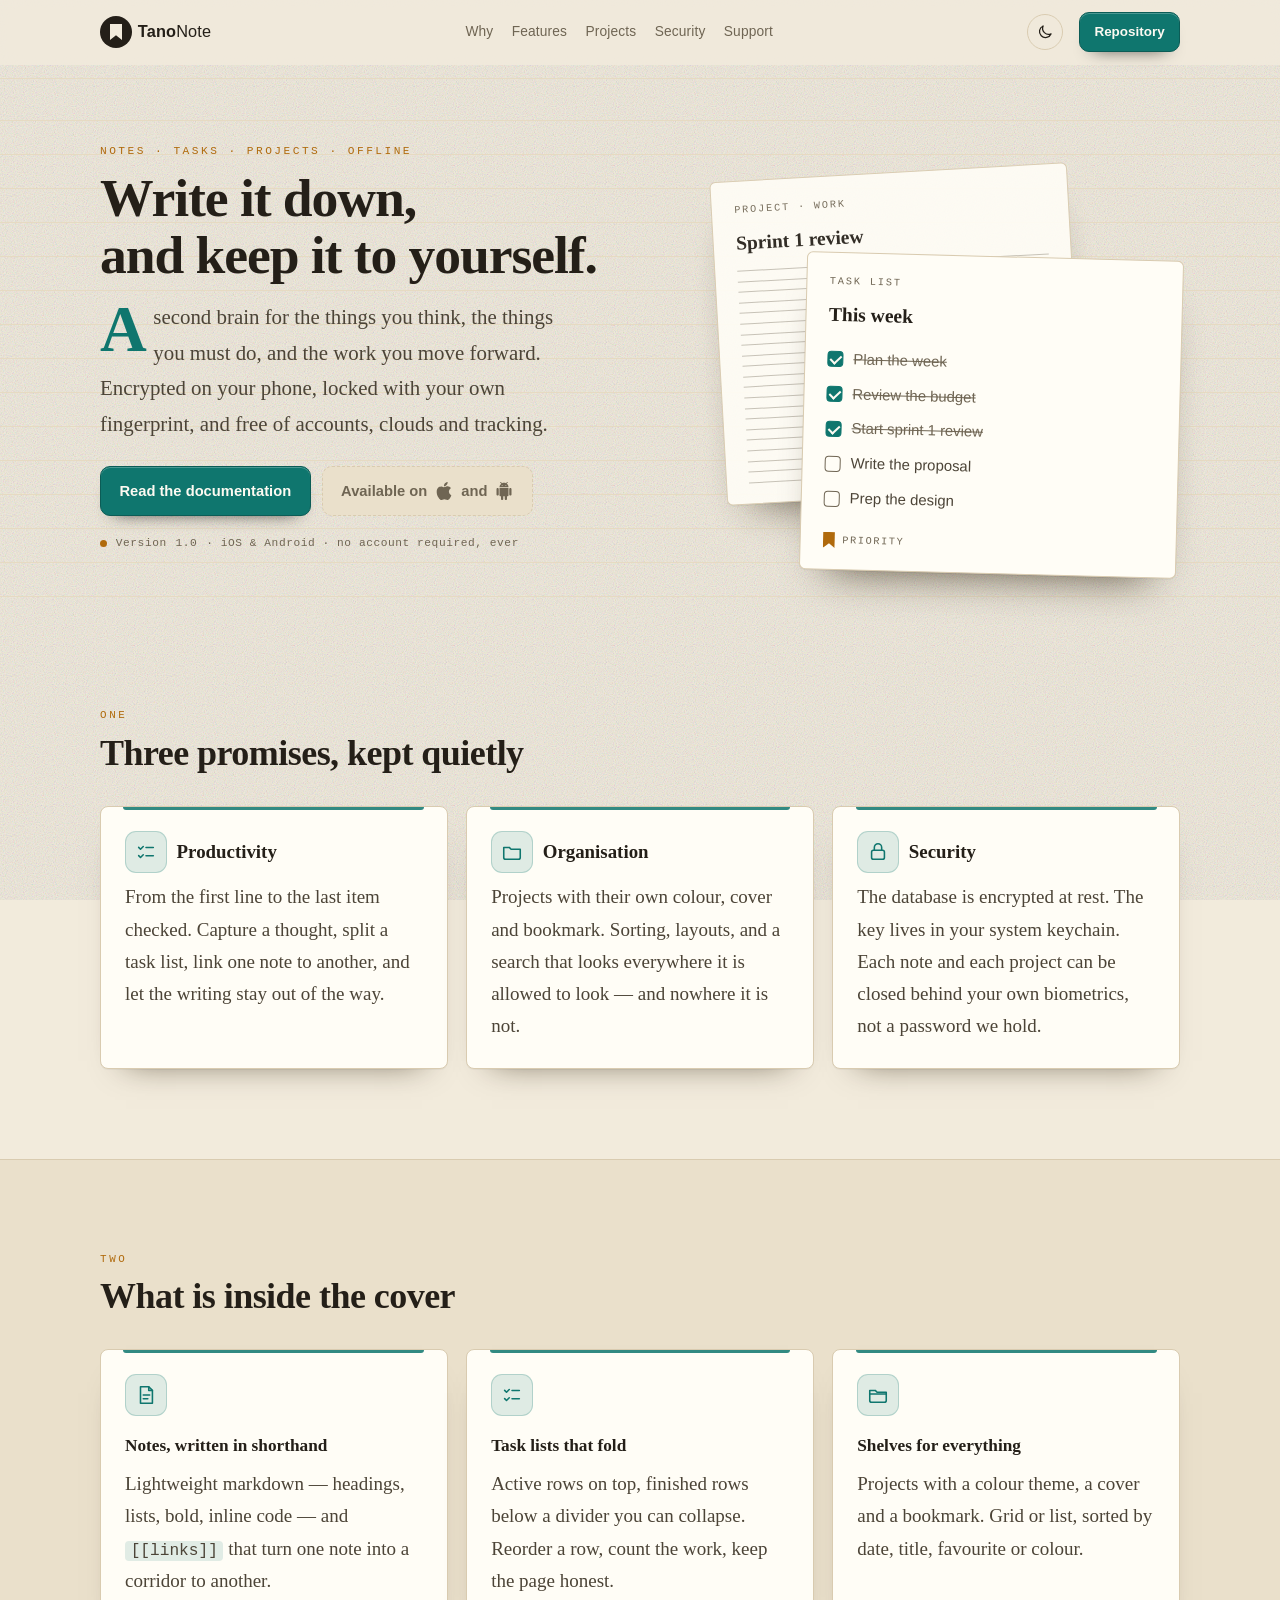
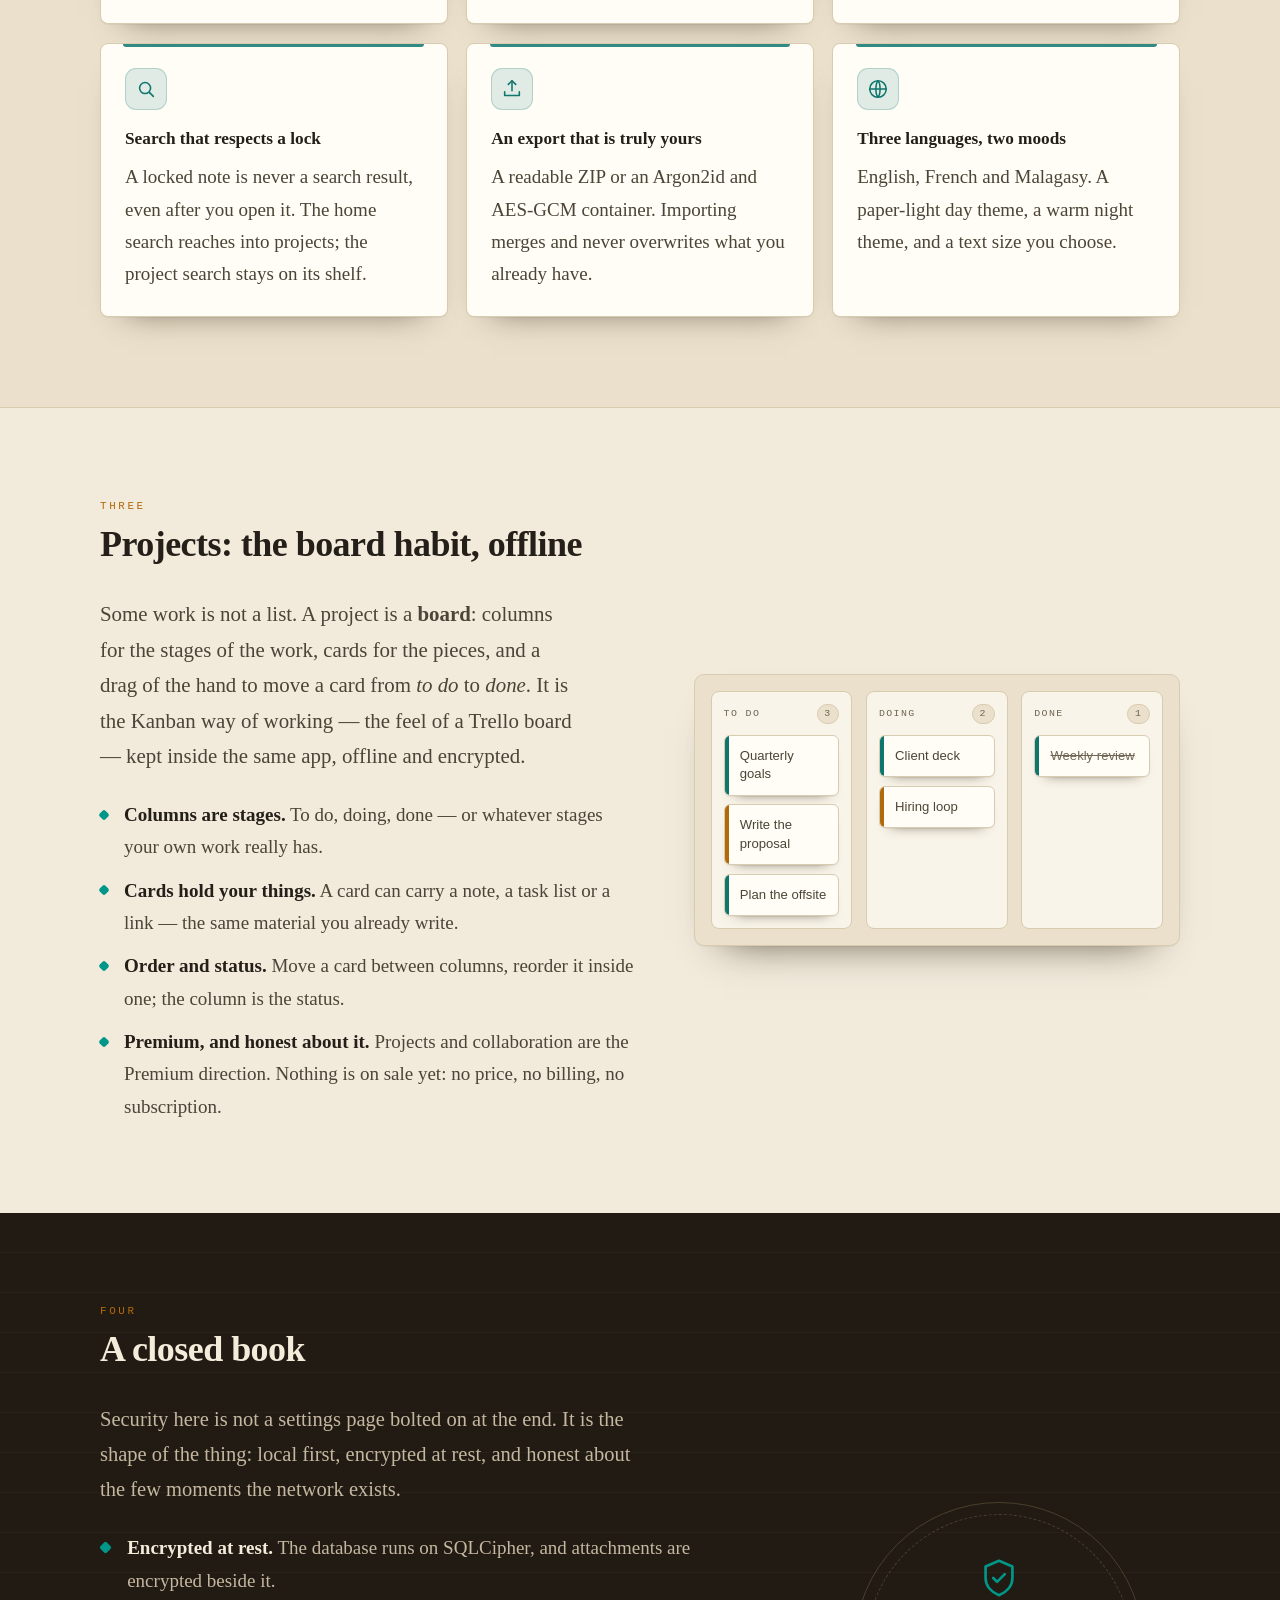
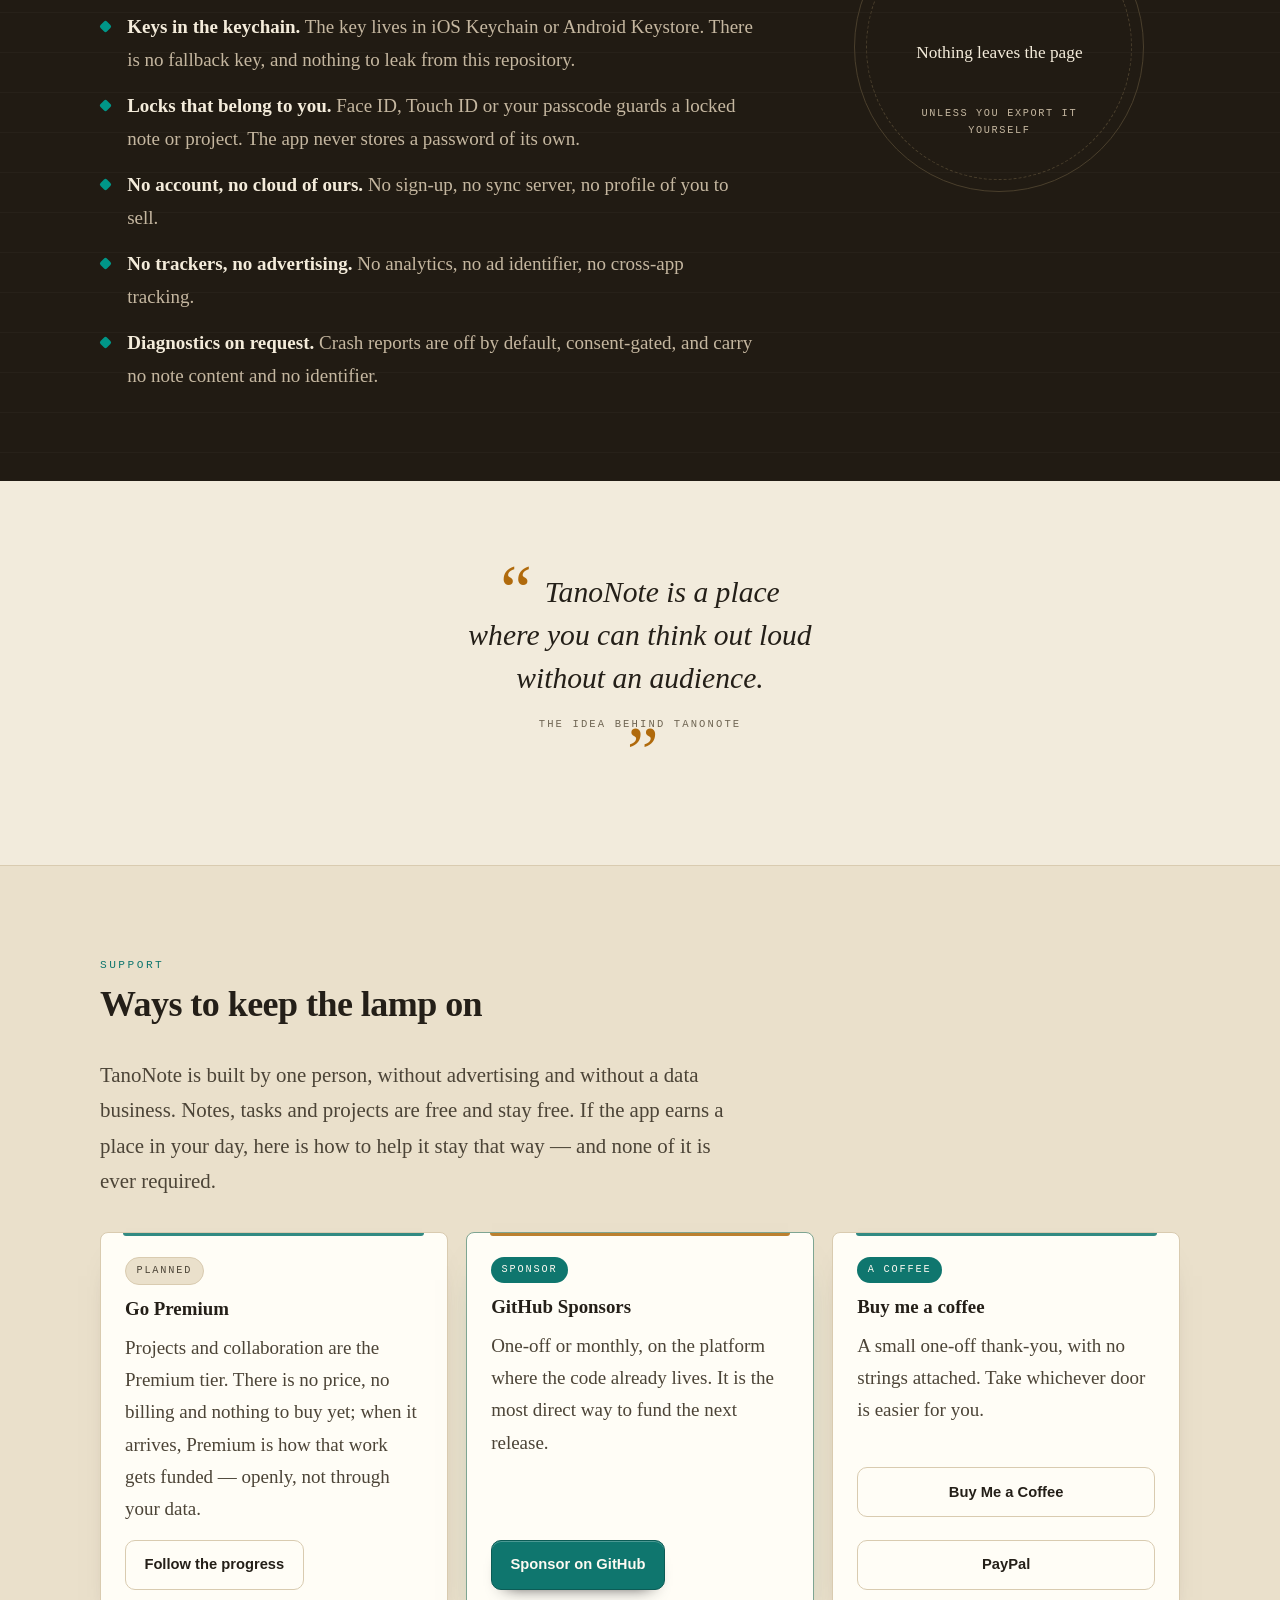
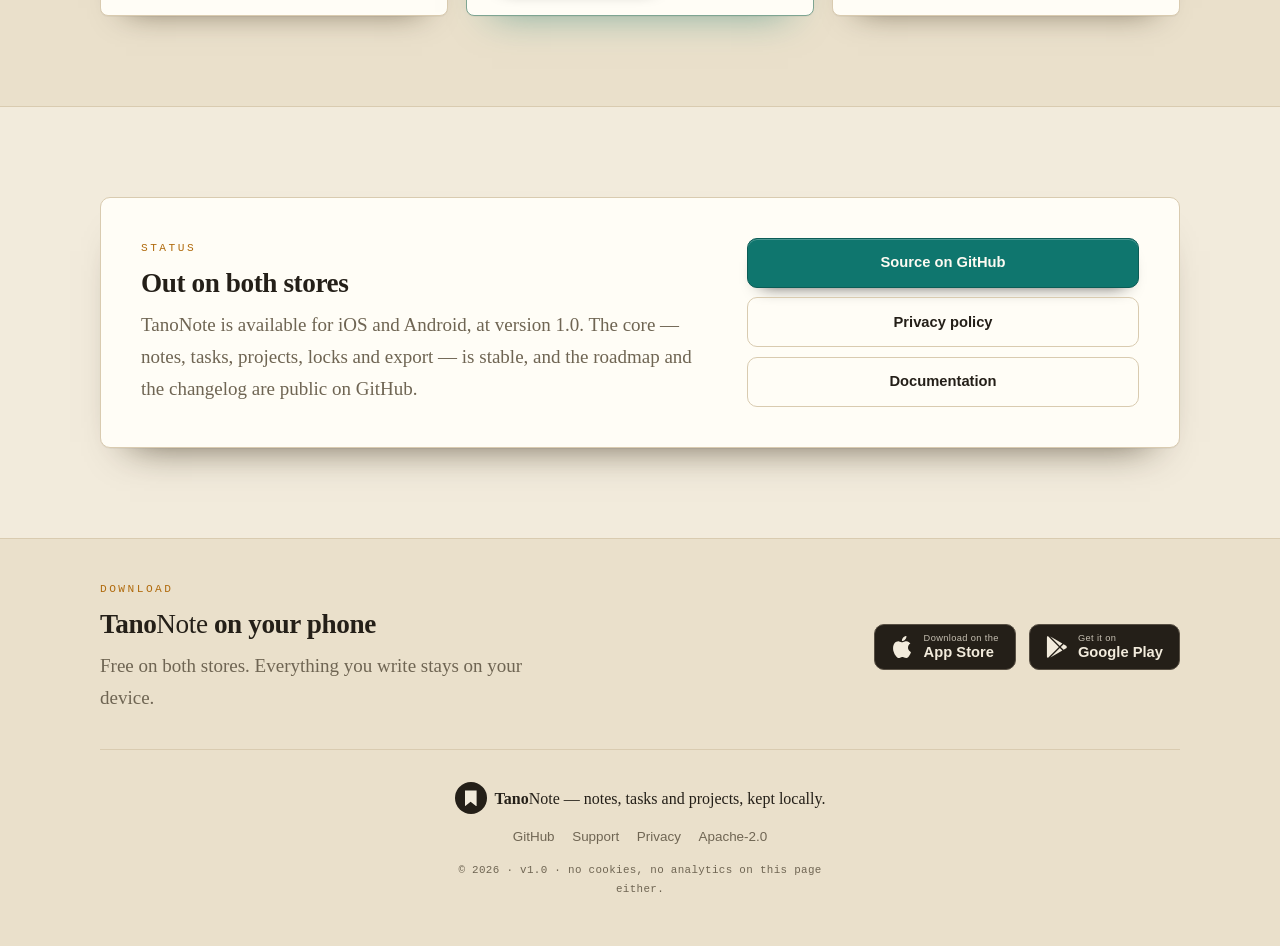
==== commit 829cf462: "Hydrate the site from a private config, and fold the policy into the site Everything specific to thi" ====
--- a/site/index.html
+++ b/site/index.html
@@ -24,7 +24,7 @@
 </script>
 <link rel="stylesheet" href="site.css">
 </head>
-<body>
+<body data-root=".">
 <a class="skip" href="#main">Skip to content</a>
 
 <header class="masthead" id="top">
@@ -44,7 +44,7 @@
       <svg class="moon" viewBox="0 0 24 24" aria-hidden="true"><path d="M20 14.5A8 8 0 0 1 9.5 4a8 8 0 1 0 10.5 10.5z"/></svg>
       <svg class="sun" viewBox="0 0 24 24" aria-hidden="true"><circle cx="12" cy="12" r="4"/><path d="M12 2v2M12 20v2M4.9 4.9l1.4 1.4M17.7 17.7l1.4 1.4M2 12h2M20 12h2M4.9 19.1l1.4-1.4M17.7 6.3l1.4-1.4"/></svg>
     </button>
-    <a class="btn btn-small" href="https://github.com/marxhubert/tano" rel="noopener">Repository</a>
+    <a class="btn btn-small" data-cfg-href="repoUrl" href="https://github.com/marxhubert/tano" rel="noopener">Repository</a>
   </div>
 </header>
 
@@ -58,7 +58,7 @@
         <h1>Write it down,<br>and keep it to yourself.</h1>
         <p class="lead" data-dropcap>A second brain for the things you think, the things you must do, and the work you move forward. Encrypted on your phone, locked with your own fingerprint, and free of accounts, clouds and tracking.</p>
         <div class="cta-row">
-          <a class="btn" href="https://github.com/marxhubert/tano" rel="noopener">Read the documentation</a>
+          <a class="btn" data-cfg-href="repoUrl" href="https://github.com/marxhubert/tano" rel="noopener">Read the documentation</a>
           <a class="btn btn-quiet" href="#download">
             Available on
             <svg class="btn-logo" viewBox="0 0 16 16" role="img" aria-label="iOS"><path d="M11.182.008C11.148-.03 9.923.023 8.857 1.18c-1.066 1.156-.902 2.482-.878 2.516.024.034 1.52.087 2.475-1.258.955-1.345.762-2.391.728-2.43Zm3.314 11.733c-.048-.096-2.325-1.234-2.113-3.422.212-2.189 1.675-2.789 1.698-2.854.023-.065-.597-.79-1.254-1.157a3.692 3.692 0 0 0-1.563-.434c-.108-.003-.483-.095-1.254.116-.508.139-1.653.589-1.968.607-.316.018-1.256-.522-2.267-.665-.647-.125-1.333.131-1.824.328-.49.196-1.422.754-2.074 2.237-.652 1.482-.311 3.83-.067 4.56.244.729.625 1.924 1.273 2.796.576.984 1.34 1.667 1.659 1.899.319.232 1.219.386 1.843.067.502-.308 1.408-.485 1.766-.472.357.013 1.061.154 1.782.539.571.197 1.111.115 1.652-.105.541-.221 1.324-1.059 2.238-2.758.347-.79.505-1.217.473-1.282Z"/></svg>
@@ -66,7 +66,7 @@
             <svg class="btn-logo" viewBox="0 0 24 24" role="img" aria-label="Android"><path d="M6 18c0 .55.45 1 1 1h1v3.5c0 .83.67 1.5 1.5 1.5s1.5-.67 1.5-1.5V19h2v3.5c0 .83.67 1.5 1.5 1.5s1.5-.67 1.5-1.5V19h1c.55 0 1-.45 1-1V8H6v10zM3.5 8C2.67 8 2 8.67 2 9.5v7c0 .83.67 1.5 1.5 1.5S5 17.33 5 16.5v-7C5 8.67 4.33 8 3.5 8zm17 0c-.83 0-1.5.67-1.5 1.5v7c0 .83.67 1.5 1.5 1.5s1.5-.67 1.5-1.5v-7c0-.83-.67-1.5-1.5-1.5zm-4.97-5.84l1.3-1.3c.2-.2.2-.51 0-.71-.2-.2-.51-.2-.71 0l-1.48 1.48C13.85 1.23 12.95 1 12 1c-.96 0-1.86.23-2.66.63L7.85.15c-.2-.2-.51-.2-.71 0-.2.2-.2.51 0 .71l1.31 1.31C6.97 3.26 6 5.01 6 7h12c0-1.99-.97-3.75-2.47-4.84zM10 5H9V4h1v1zm5 0h-1V4h1v1z"/></svg>
           </a>
         </div>
-        <p class="fineprint"><span class="dot" aria-hidden="true"></span>Version 1.0 · iOS &amp; Android · no account required, ever</p>
+        <p class="fineprint"><span class="dot" aria-hidden="true"></span>Version <span data-cfg="version">1.0</span> · iOS &amp; Android · no account required, ever</p>
       </div>
 
       <div class="hero-art" aria-hidden="true">
@@ -240,21 +240,21 @@
           <p class="pill pill-soft">Planned</p>
           <h3>Go Premium</h3>
           <p>Projects and collaboration are the Premium tier. There is no price, no billing and nothing to buy yet; when it arrives, Premium is how that work gets funded — openly, not through your data.</p>
-          <a class="btn btn-ghost" href="https://github.com/marxhubert/tano" rel="noopener">Follow the progress</a>
+          <a class="btn btn-ghost" data-cfg-href="repoUrl" href="https://github.com/marxhubert/tano" rel="noopener">Follow the progress</a>
         </article>
         <article class="card support-card featured" data-reveal>
           <p class="pill pill-inverted">Sponsor</p>
           <h3>GitHub Sponsors</h3>
           <p>One-off or monthly, on the platform where the code already lives. It is the most direct way to fund the next release.</p>
-          <a class="btn" href="https://github.com/sponsors/marxhubert" rel="noopener">Sponsor on GitHub</a>
+          <a class="btn" data-cfg-href="sponsorUrl" href="#" rel="noopener">Sponsor on GitHub</a>
         </article>
         <article class="card support-card" data-reveal>
           <p class="pill pill-inverted">A coffee</p>
           <h3>Buy me a coffee</h3>
           <p>A small one-off thank-you, with no strings attached. Take whichever door is easier for you.</p>
           <div class="support-links">
-            <a class="btn btn-ghost" href="https://www.buymeacoffee.com/marxhubert" rel="noopener">Buy Me a Coffee</a>
-            <a class="btn btn-ghost" href="https://paypal.me/marxhubert" rel="noopener">PayPal</a>
+            <a class="btn btn-ghost" data-cfg-href="coffeeUrl" href="#" rel="noopener">Buy Me a Coffee</a>
+            <a class="btn btn-ghost" data-cfg-href="paypalUrl" href="#" rel="noopener">PayPal</a>
           </div>
         </article>
       </div>
@@ -267,12 +267,12 @@
       <div>
         <p class="eyebrow">Status</p>
         <h2 class="section-title small">Out on both stores</h2>
-        <p class="muted">TanoNote is available for iOS and Android, at version 1.0. The core — notes, tasks, projects, locks and export — is stable, and the roadmap and the changelog are public on GitHub.</p>
+        <p class="muted">TanoNote is available for iOS and Android, at version <span data-cfg="version">1.0</span>. The core — notes, tasks, projects, locks and export — is stable, and the roadmap and the changelog are public on GitHub.</p>
       </div>
       <div class="status-links">
-        <a class="btn" href="https://github.com/marxhubert/tano" rel="noopener">Source on GitHub</a>
+        <a class="btn" data-cfg-href="repoUrl" href="https://github.com/marxhubert/tano" rel="noopener">Source on GitHub</a>
         <a class="btn btn-ghost" href="privacy/">Privacy policy</a>
-        <a class="btn btn-ghost" href="https://github.com/marxhubert/tano/tree/develop/docs" rel="noopener">Documentation</a>
+        <a class="btn btn-ghost" data-cfg-href="docsUrl" href="https://github.com/marxhubert/tano/tree/develop/docs" rel="noopener">Documentation</a>
       </div>
     </div>
   </section>
@@ -288,11 +288,11 @@
     <!-- Store links. Replace the App Store id when Apple assigns it; the
         Google Play link follows the package name, com.marxhubert.tanonote. -->
     <div class="store-badges">
-      <a class="store-badge" href="https://apps.apple.com/app/id0000000000" rel="noopener">
+      <a class="store-badge" data-cfg-href="appStoreUrl" href="https://apps.apple.com/app/id0000000000" rel="noopener">
         <svg viewBox="0 0 16 16" aria-hidden="true"><path d="M11.182.008C11.148-.03 9.923.023 8.857 1.18c-1.066 1.156-.902 2.482-.878 2.516.024.034 1.52.087 2.475-1.258.955-1.345.762-2.391.728-2.43Zm3.314 11.733c-.048-.096-2.325-1.234-2.113-3.422.212-2.189 1.675-2.789 1.698-2.854.023-.065-.597-.79-1.254-1.157a3.692 3.692 0 0 0-1.563-.434c-.108-.003-.483-.095-1.254.116-.508.139-1.653.589-1.968.607-.316.018-1.256-.522-2.267-.665-.647-.125-1.333.131-1.824.328-.49.196-1.422.754-2.074 2.237-.652 1.482-.311 3.83-.067 4.56.244.729.625 1.924 1.273 2.796.576.984 1.34 1.667 1.659 1.899.319.232 1.219.386 1.843.067.502-.308 1.408-.485 1.766-.472.357.013 1.061.154 1.782.539.571.197 1.111.115 1.652-.105.541-.221 1.324-1.059 2.238-2.758.347-.79.505-1.217.473-1.282Z"/></svg>
         <span class="store-text"><small>Download on the</small><strong>App Store</strong></span>
       </a>
-      <a class="store-badge" href="https://play.google.com/store/apps/details?id=com.marxhubert.tanonote" rel="noopener">
+      <a class="store-badge" data-cfg-href="playStoreUrl" href="https://play.google.com/store/apps/details?id=com.marxhubert.tanonote" rel="noopener">
         <svg viewBox="-1 0 24 24" aria-hidden="true"><path d="m3.751.61 13.124 7.546-2.813 2.813zm-2.719-.61 12.047 12-12.046 12c-.613-.271-1.033-.874-1.033-1.575 0-.023 0-.046.001-.068v.003-20.719c-.001-.019-.001-.042-.001-.065 0-.701.42-1.304 1.022-1.571l.011-.004zm19.922 10.594c.414.307.679.795.679 1.344 0 .022 0 .043-.001.065v-.003c.004.043.007.094.007.145 0 .516-.25.974-.636 1.258l-.004.003-2.813 1.593-3.046-2.999 3.047-3.047zm-17.203 12.796 10.312-10.359 2.813 2.813z"/></svg>
         <span class="store-text"><small>Get it on</small><strong>Google Play</strong></span>
       </a>
@@ -302,13 +302,12 @@
   <div class="wrap footer-inner">
     <p class="footer-brand"><span class="brand-mark" aria-hidden="true"><span class="bookmark"></span></span> <span class="footer-wordmark"><strong>Tano</strong>Note — notes, tasks and projects, kept locally.</span></p>
     <nav class="footer-nav" aria-label="Footer">
-      <a href="https://github.com/marxhubert/tano" rel="noopener">GitHub</a>
+      <a data-cfg-href="repoUrl" href="https://github.com/marxhubert/tano" rel="noopener">GitHub</a>
       <a href="#support">Support</a>
-      <a href="privacy/">Privacy (EN)</a>
-      <a href="privacy/fr.html">Confidentialité (FR)</a>
-      <a href="https://github.com/marxhubert/tano/blob/master/LICENSE" rel="noopener">Apache-2.0</a>
+      <a href="privacy/">Privacy</a>
+      <a data-cfg-href="licenseUrl" href="https://github.com/marxhubert/tano/blob/master/LICENSE" rel="noopener">Apache-2.0</a>
     </nav>
-    <p class="footer-fine">© <span data-year>2026</span> Marx Hubert · v1.0 · no cookies, no analytics on this page either.</p>
+    <p class="footer-fine">© <span data-year>2026</span> <span data-cfg="author"></span> · v<span data-cfg="version">1.0</span> · no cookies, no analytics on this page either.</p>
   </div>
 </footer>
 
--- a/site/site.css
+++ b/site/site.css
@@ -486,6 +486,20 @@
 .store-text small { font-family: var(--sans); font-size: .58rem; letter-spacing: .04em; opacity: .78; }
 .store-text strong { font-family: var(--sans); font-size: .92rem; font-weight: 600; }
 
+/* ---------- Long-form page (privacy) ---------- */
+
+.prose { max-width: 44rem; padding: clamp(2.5rem, 6vw, 4rem) 0 clamp(3rem, 7vw, 5rem); }
+.prose h1 { font-size: clamp(2rem, 4.5vw, 2.7rem); letter-spacing: -.02em; margin: .3rem 0 .7rem; }
+.prose .lead { font-size: 1.12em; color: var(--ink-soft); margin-bottom: .8rem; }
+.prose .updated {
+  font-family: var(--mono); font-size: .68rem; letter-spacing: .06em;
+  color: var(--muted); margin: 0 0 2.2rem;
+}
+.prose h2 { font-size: 1.22rem; margin: 2.2rem 0 .6rem; }
+.prose p { margin: 0 0 1rem; color: var(--ink-soft); }
+.prose a { color: var(--accent); }
+.prose strong { color: var(--ink); }
+
 /* ---------- Footer ---------- */
 
 .footer {
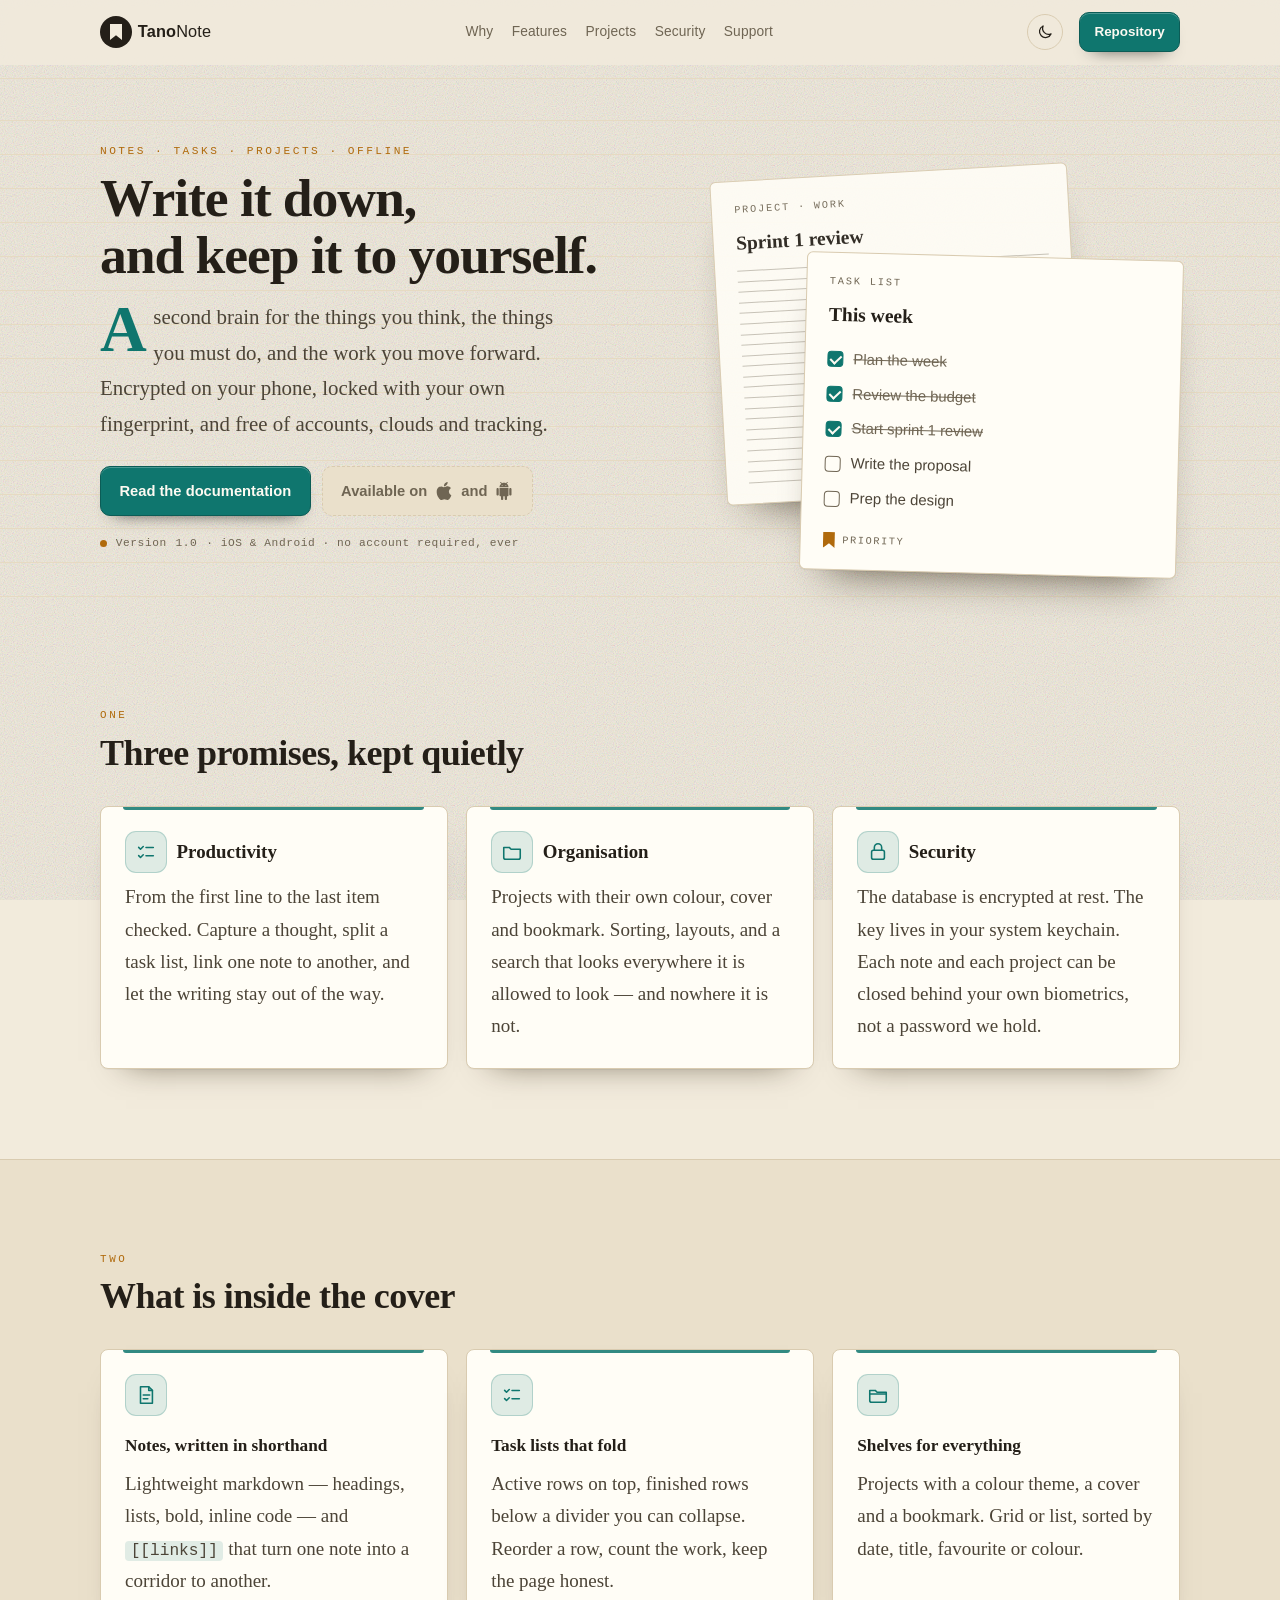
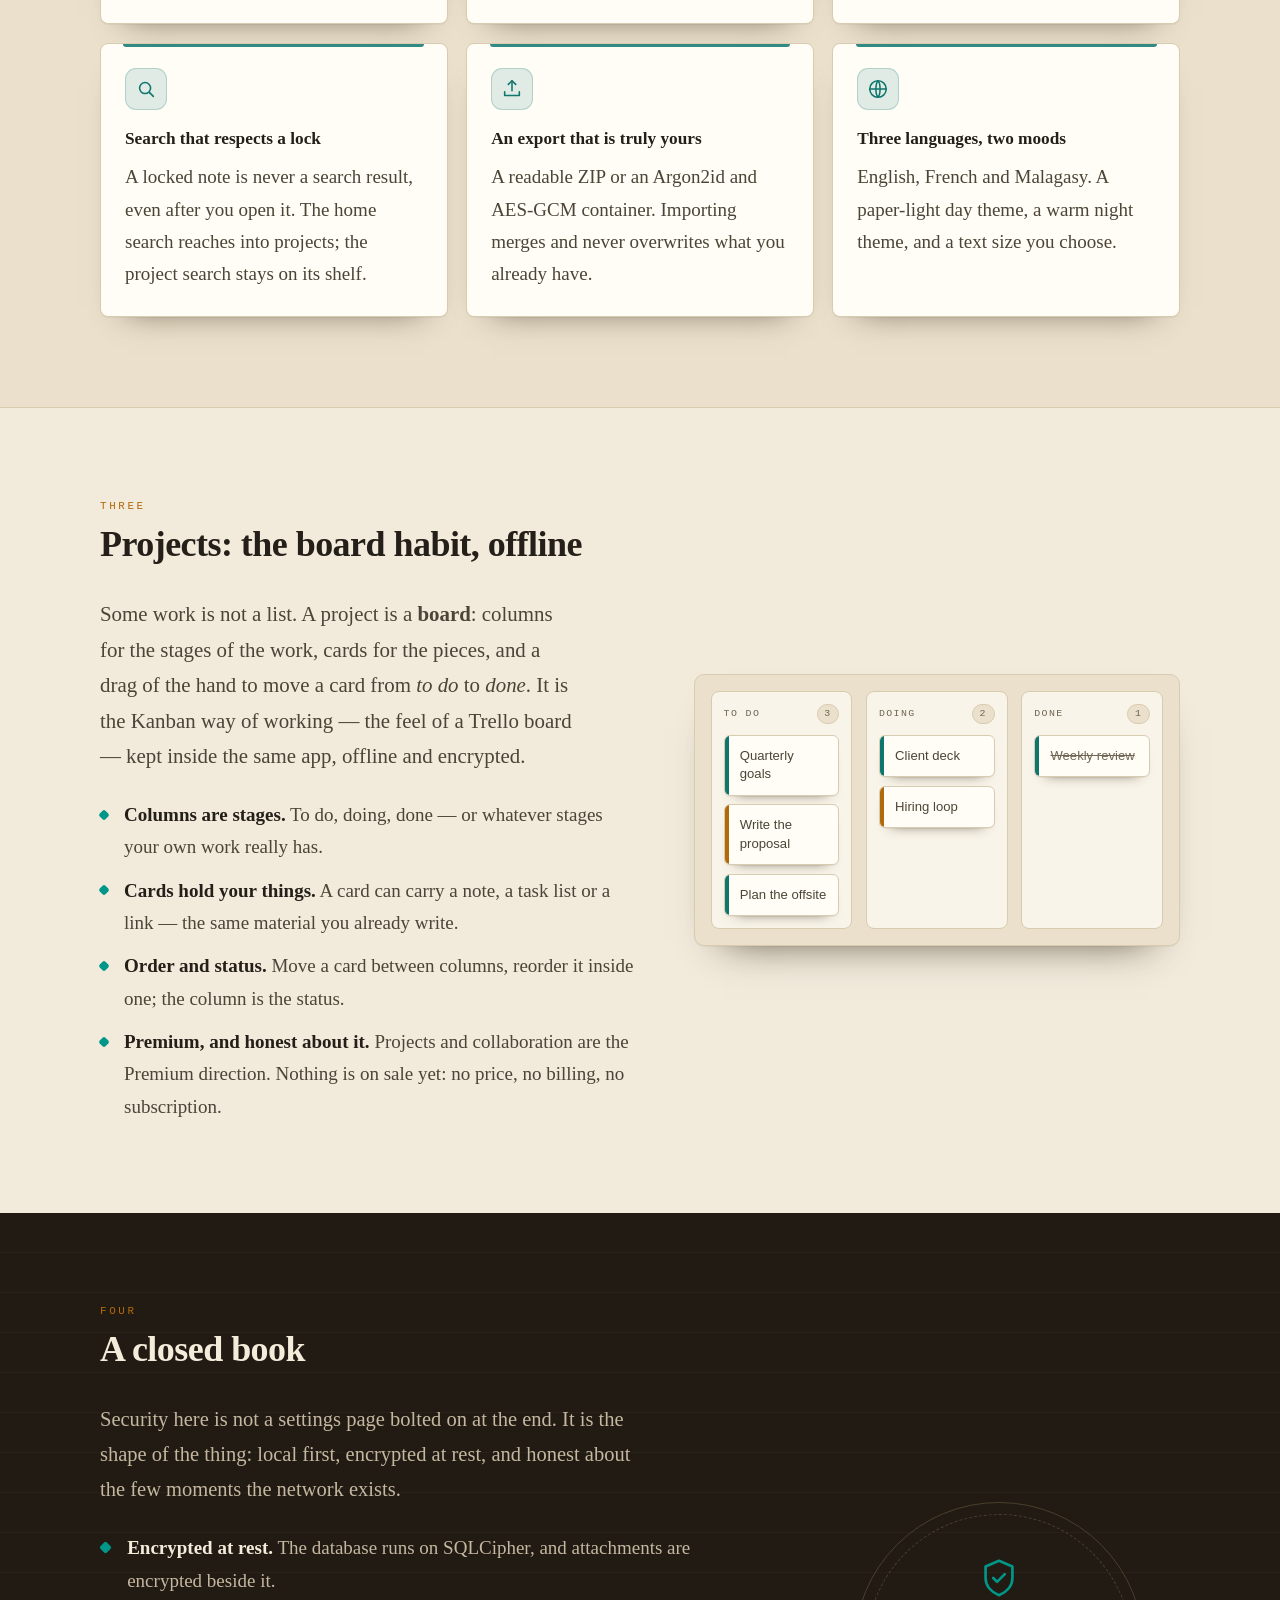
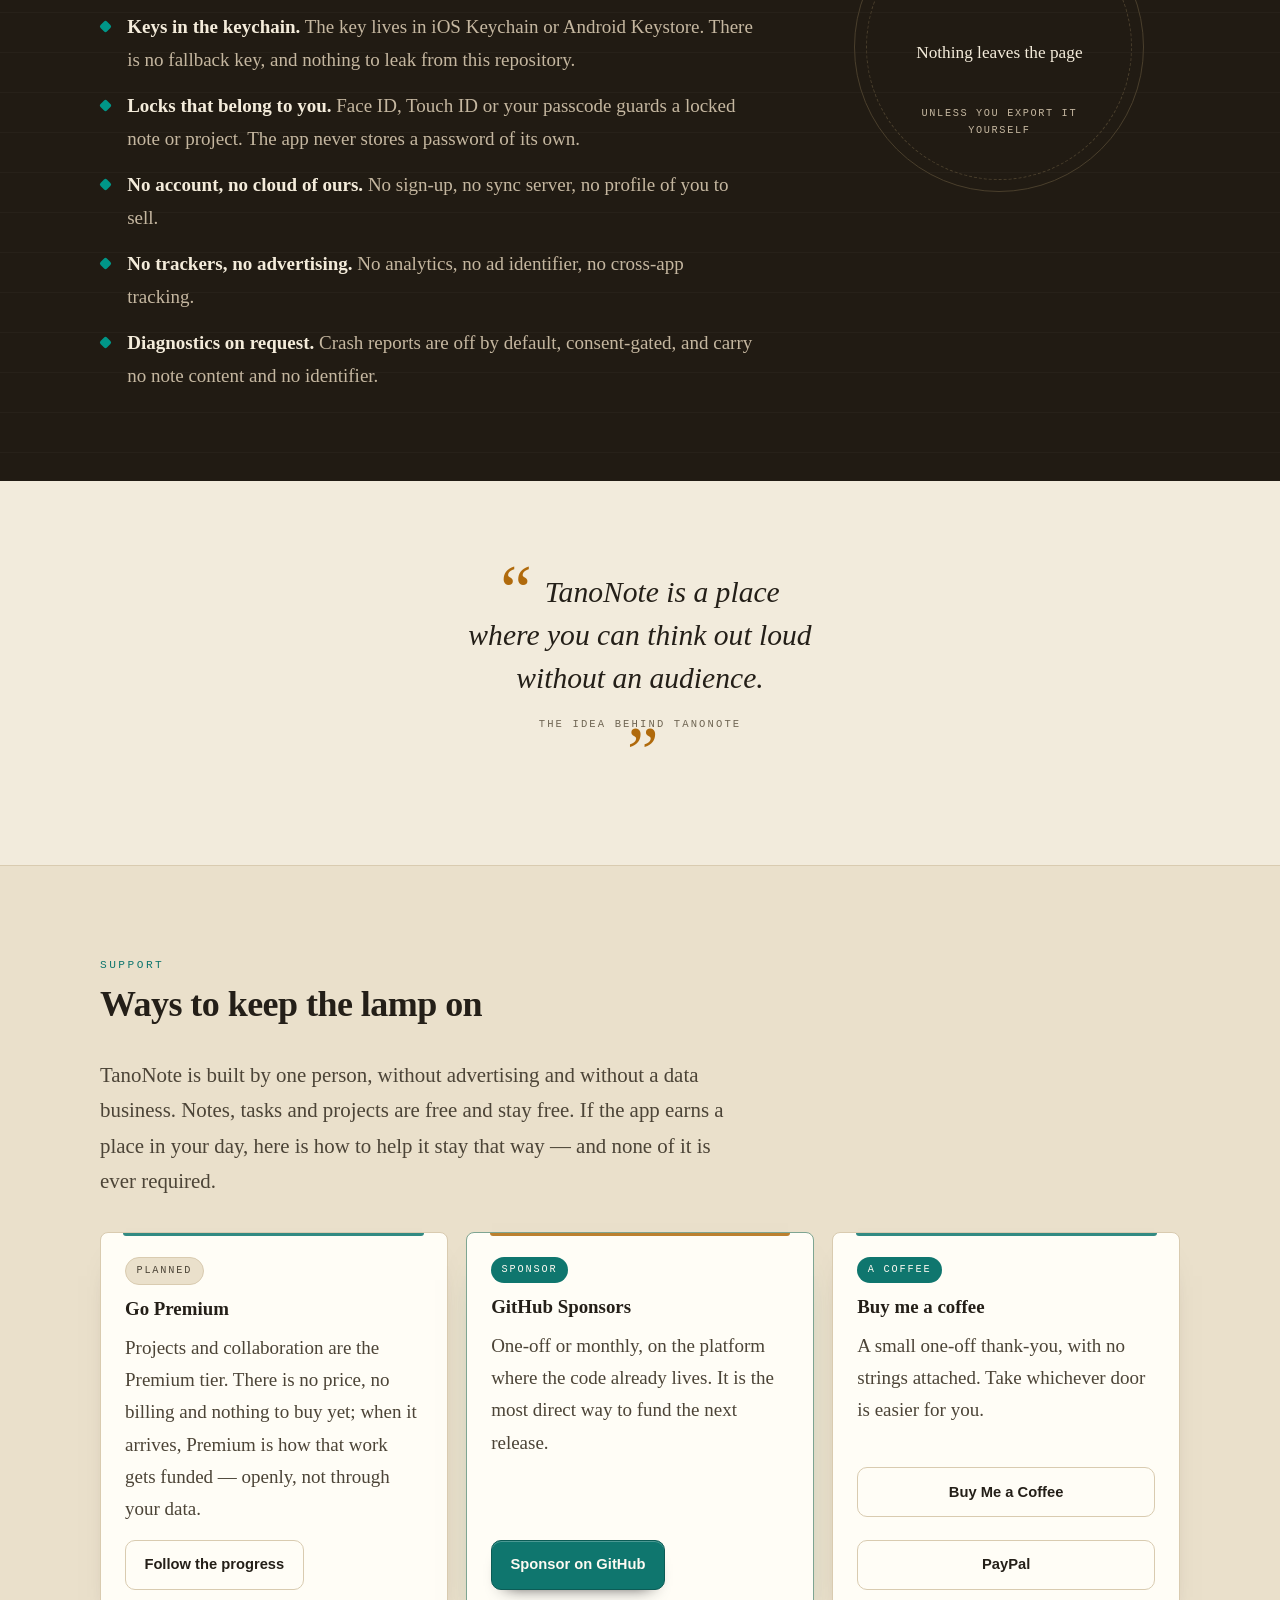
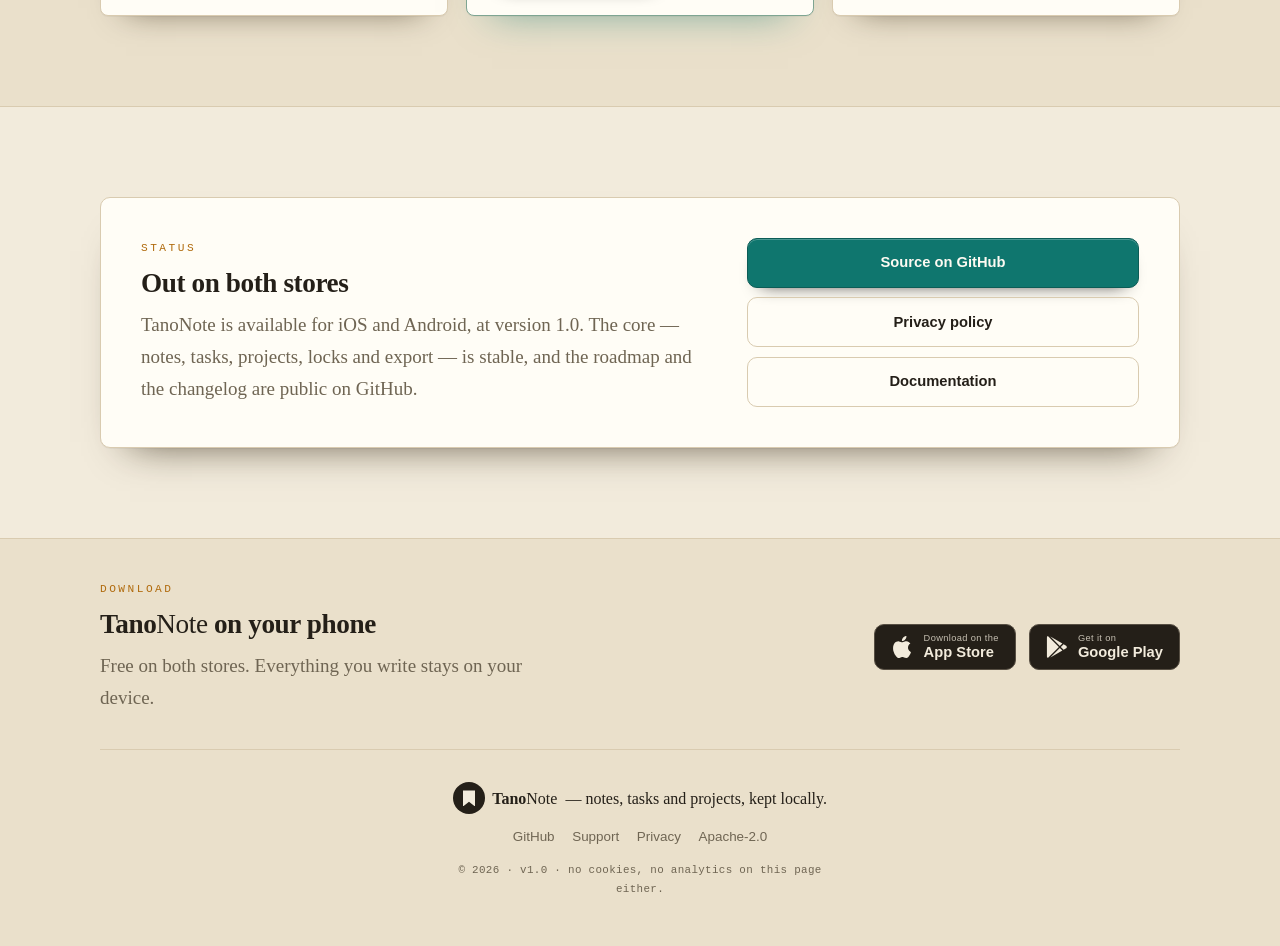
==== commit 2cf27647: "Follow pubspec for the site version, and keep the footer mark whole The site version is no longer ty" ====
--- a/site/index.html
+++ b/site/index.html
@@ -300,7 +300,7 @@
   </div>
 
   <div class="wrap footer-inner">
-    <p class="footer-brand"><span class="brand-mark" aria-hidden="true"><span class="bookmark"></span></span> <span class="footer-wordmark"><strong>Tano</strong>Note — notes, tasks and projects, kept locally.</span></p>
+    <p class="footer-brand"><span class="footer-logo"><span class="brand-mark" aria-hidden="true"><span class="bookmark"></span></span> <span class="footer-wordmark"><strong>Tano</strong>Note</span></span> <span class="footer-tagline">— notes, tasks and projects, kept locally.</span></p>
     <nav class="footer-nav" aria-label="Footer">
       <a data-cfg-href="repoUrl" href="https://github.com/marxhubert/tano" rel="noopener">GitHub</a>
       <a href="#support">Support</a>
--- a/site/site.css
+++ b/site/site.css
@@ -126,6 +126,7 @@
 }
 .brand-mark {
   display: grid; place-items: center; width: 32px; height: 32px;
+  flex: none; /* never squashed into an oval by a narrow flex line */
   background: var(--ink); color: var(--paper); border-radius: 50%;
 }
 /* Same bookmark as the one before "locked": 12 by 16, in the mark's colour. */
@@ -508,9 +509,11 @@
 }
 .footer-inner { display: grid; gap: .75rem; justify-items: center; text-align: center; }
 .footer-brand {
-  display: inline-flex; align-items: center; gap: .5rem;
-  font-family: var(--serif); font-size: 1rem; margin: 0;
-}
+  display: flex; flex-wrap: wrap; align-items: center; justify-content: center;
+  gap: .3rem .5rem; font-family: var(--serif); font-size: 1rem; margin: 0;
+}
+/* The mark and the wordmark never split; the tagline may go to its own line. */
+.footer-logo { display: inline-flex; align-items: center; gap: .45rem; }
 .footer-nav { display: flex; flex-wrap: wrap; justify-content: center; gap: .35rem 1.1rem; }
 .footer-nav a { font-family: var(--sans); font-size: .84rem; color: var(--muted); text-decoration: none; }
 .footer-nav a:hover { color: var(--accent); }
@@ -552,5 +555,6 @@
   .sheet-back { display: none; }
   .sheet-front { position: static; transform: rotate(-.6deg); width: 100%; }
   .hero-art { min-height: 0; }
+  .footer-tagline { flex-basis: 100%; }
   .wrap { width: min(1080px, 100% - 1.8rem); }
 }
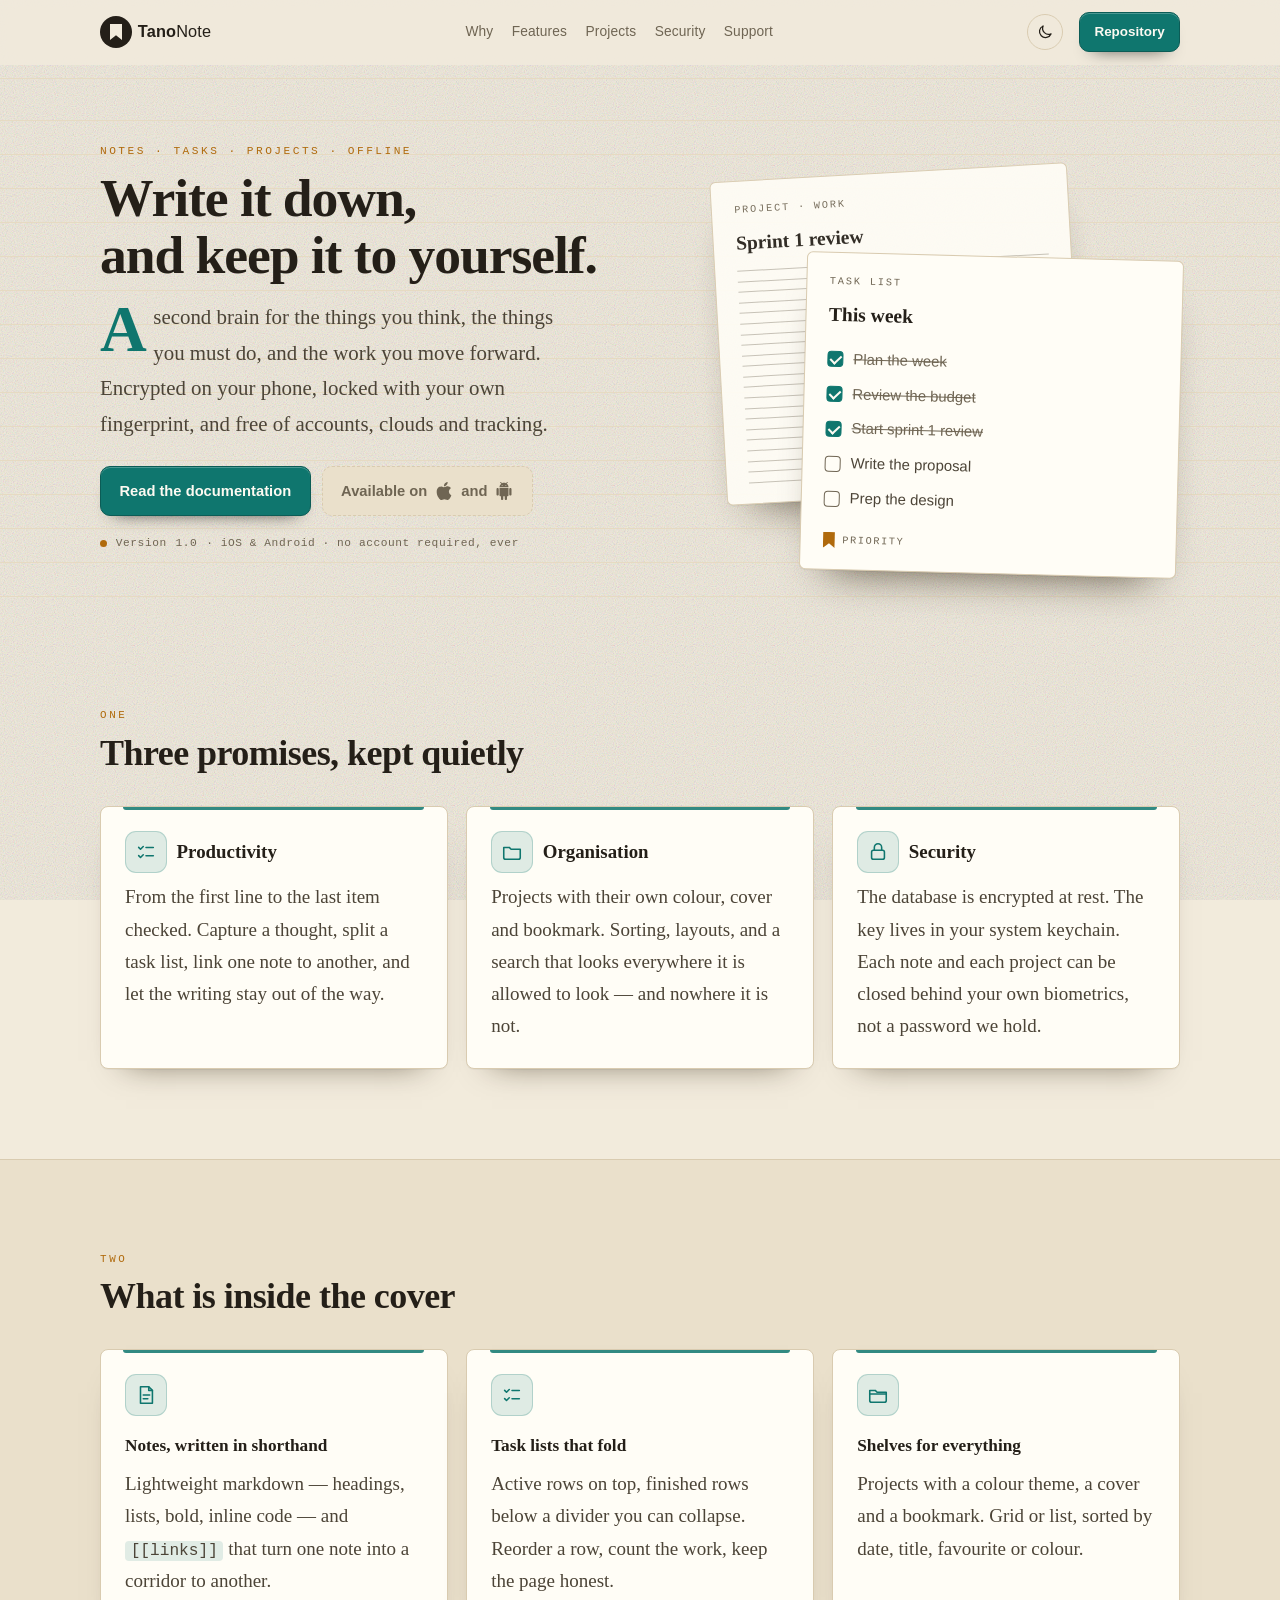
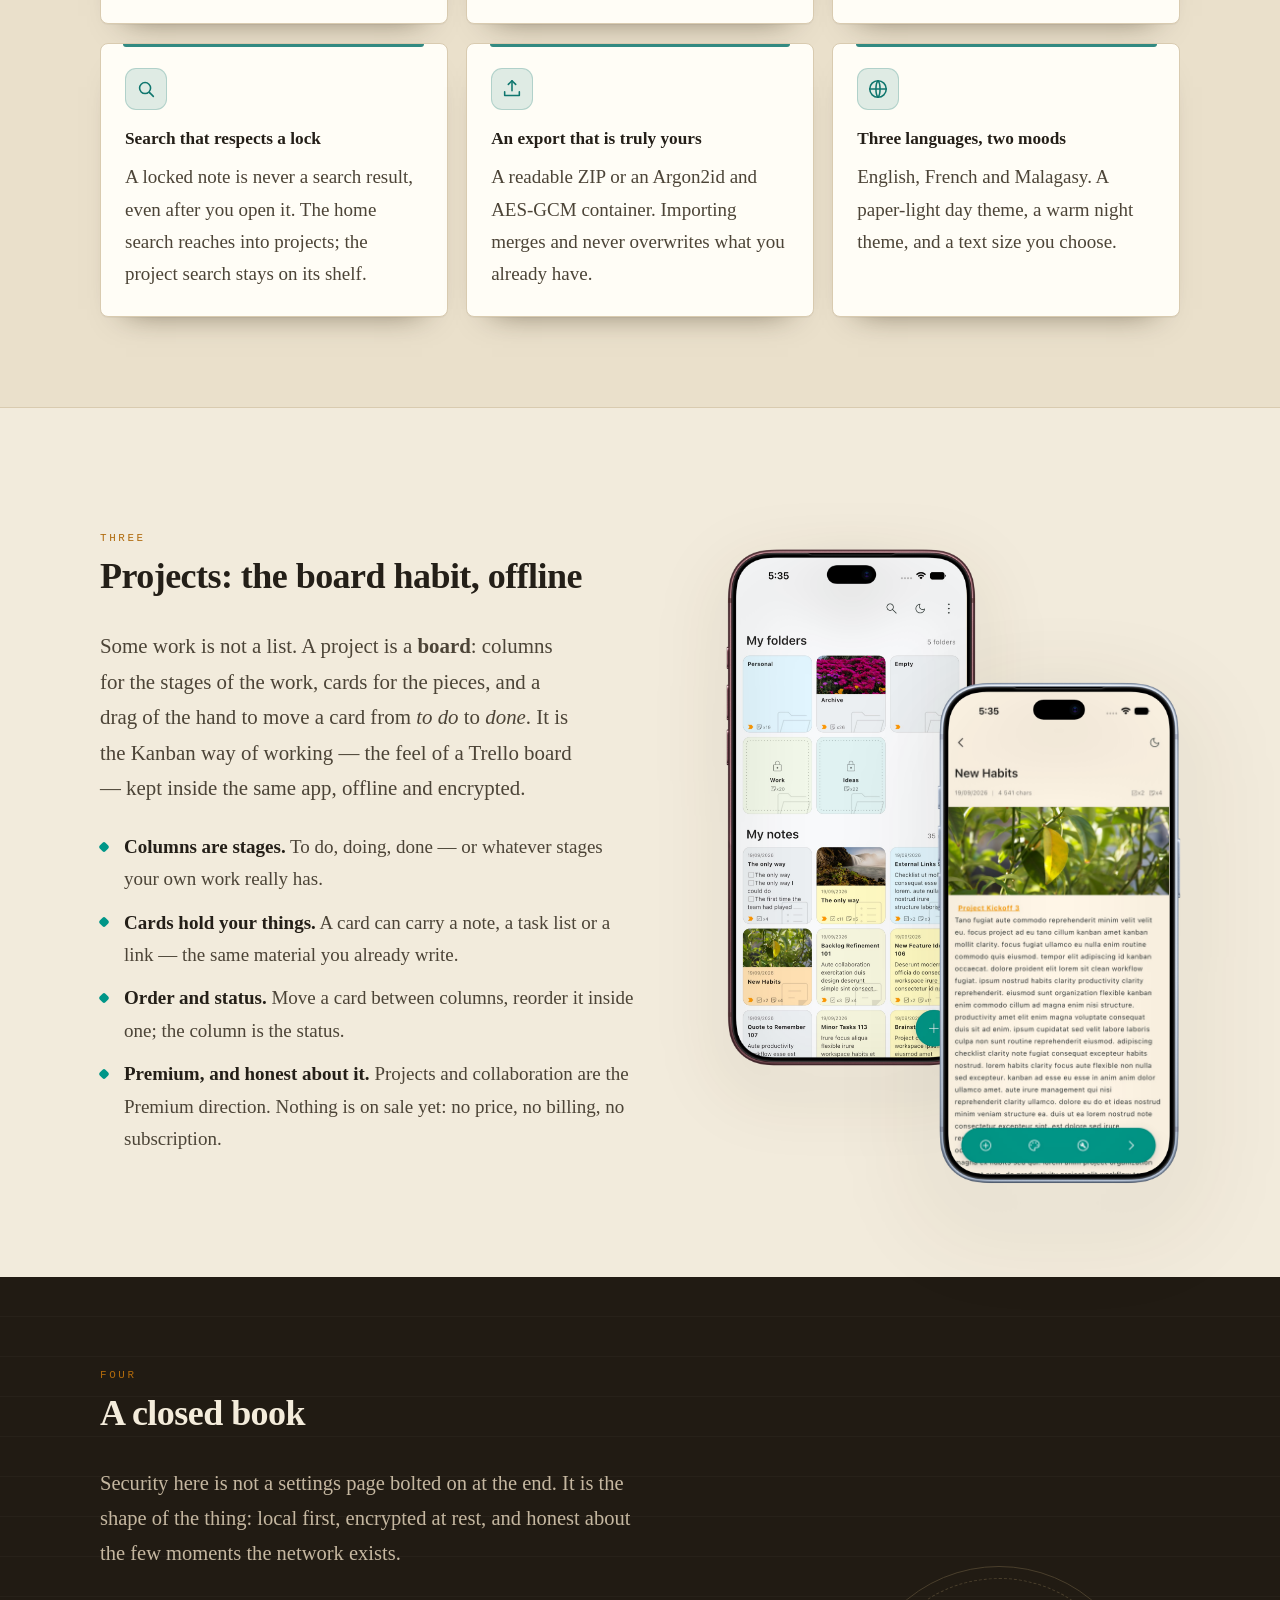
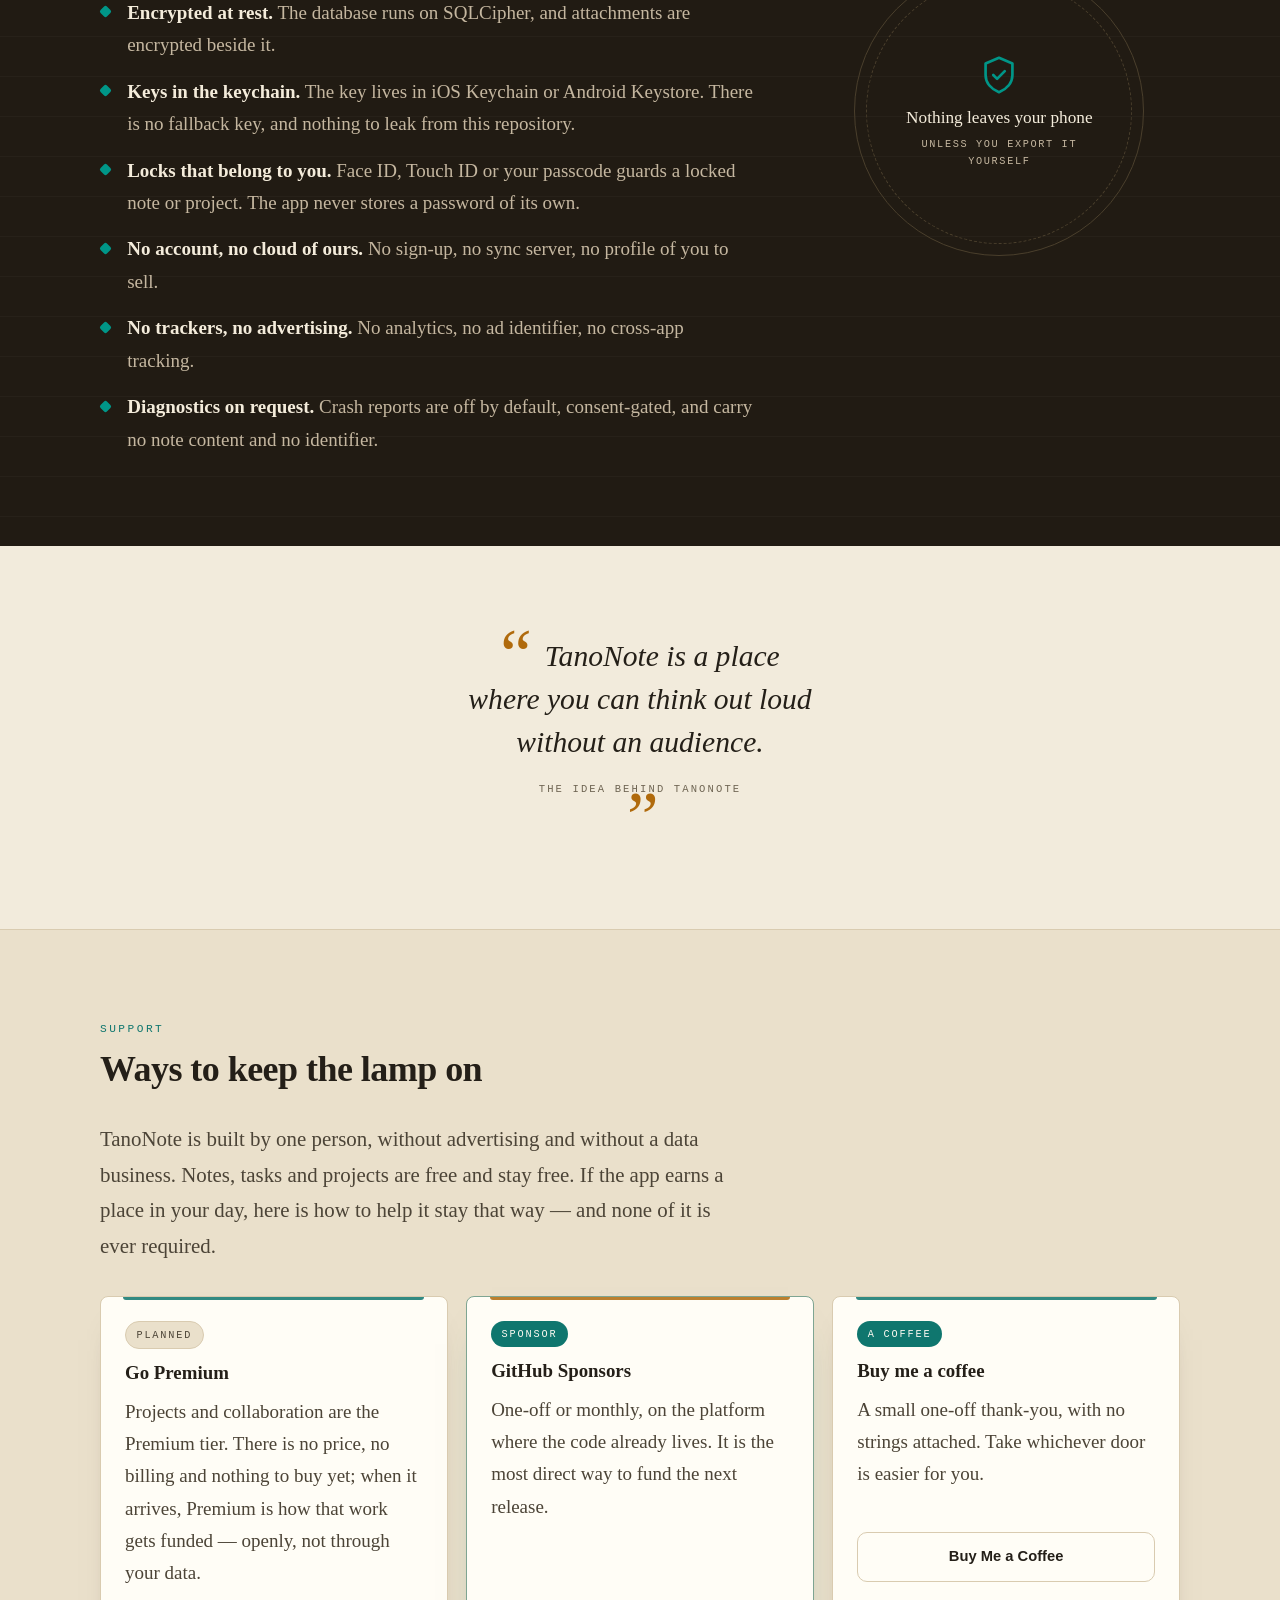
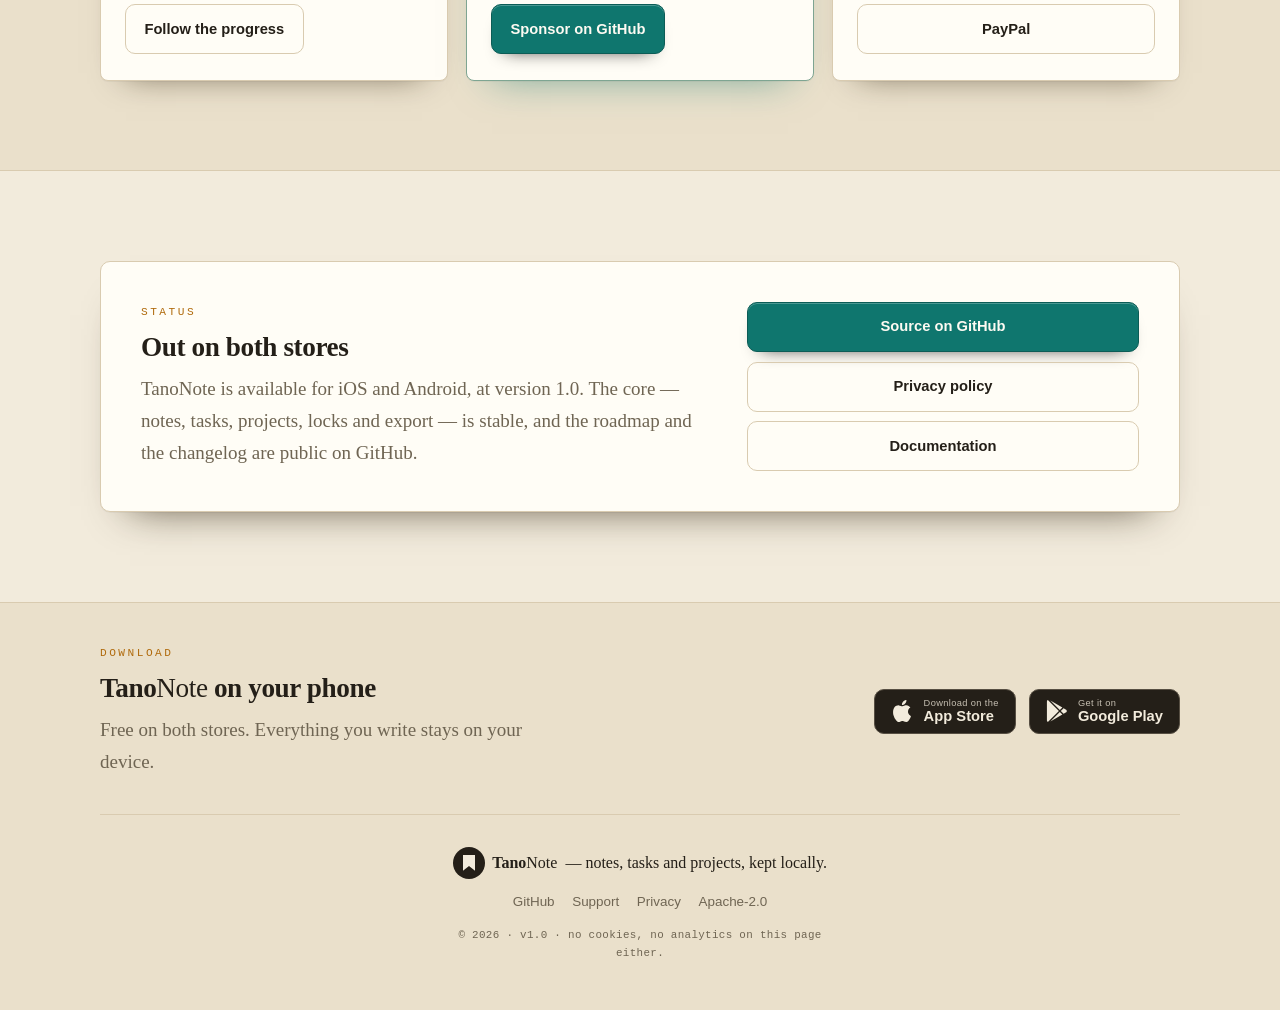
==== commit 4effade4: "Show the app on two iPhones in the Projects section The right half of the Projects section now lays " ====
--- a/site/index.html
+++ b/site/index.html
@@ -10,7 +10,7 @@
 <meta property="og:title" content="TanoNote — a private second brain">
 <meta property="og:description" content="Notes, tasks and boards that stay on your device, encrypted and lockable.">
 <meta property="og:type" content="website">
-<link rel="icon" href="data:image/svg+xml,%3Csvg xmlns='http://www.w3.org/2000/svg' viewBox='0 0 32 32'%3E%3Crect width='32' height='32' rx='7' fill='%23241f18'/%3E%3Cpath d='M11 8h10v16l-5-4-5 4z' fill='%23f2ebdc'/%3E%3C/svg%3E">
+<link rel="icon" href="data:image/svg+xml,%3Csvg xmlns='http://www.w3.org/2000/svg' viewBox='0 0 32 32'%3E%3Ccircle cx='16' cy='16' r='16' fill='%23241f18'/%3E%3Cpath d='M11 8h10v16l-5-4-5 4z' fill='%23f2ebdc'/%3E%3C/svg%3E">
 <script>
   // Apply a remembered theme before the first paint, so a choice never flashes.
   (function () {
@@ -173,21 +173,14 @@
           <li><strong>Premium, and honest about it.</strong> Projects and collaboration are the Premium direction. Nothing is on sale yet: no price, no billing, no subscription.</li>
         </ul>
       </div>
-      <div class="board" role="img" aria-label="A project board with three columns: to do, doing and done">
-        <div class="column">
-          <p class="column-head">To do <span>3</span></p>
-          <article class="kanban-card"><span class="card-tag"></span>Quarterly goals</article>
-          <article class="kanban-card"><span class="card-tag amber"></span>Write the proposal</article>
-          <article class="kanban-card"><span class="card-tag"></span>Plan the offsite</article>
-        </div>
-        <div class="column">
-          <p class="column-head">Doing <span>2</span></p>
-          <article class="kanban-card"><span class="card-tag"></span>Client deck</article>
-          <article class="kanban-card"><span class="card-tag amber"></span>Hiring loop</article>
-        </div>
-        <div class="column">
-          <p class="column-head">Done <span>1</span></p>
-          <article class="kanban-card done"><span class="card-tag"></span>Weekly review</article>
+      <div class="phones" role="img" aria-label="TanoNote on an iPhone 18 Pro and an iPhone 18 Pro Max">
+        <div class="phone phone-pro">
+          <img class="phone-screen" data-screen="iphone-18-pro" src="assets/screens/iphone-18-pro-light.jpg" alt="" loading="lazy" decoding="async">
+          <img class="phone-frame" src="assets/bezels/iphone-18-pro.png" alt="" loading="lazy" decoding="async">
+        </div>
+        <div class="phone phone-pro-max">
+          <img class="phone-screen" data-screen="iphone-18-pro-max" src="assets/screens/iphone-18-pro-max-light.jpg" alt="" loading="lazy" decoding="async">
+          <img class="phone-frame" src="assets/bezels/iphone-18-pro-max.png" alt="" loading="lazy" decoding="async">
         </div>
       </div>
     </div>
@@ -212,7 +205,7 @@
       <aside class="vault-seal" data-reveal>
         <div class="seal">
           <svg viewBox="0 0 24 24" aria-hidden="true"><path d="M12 3l7 3v6c0 4.2-3 7.4-7 9-4-1.6-7-4.8-7-9V6z"/><path d="M9 12l2 2 4-4"/></svg>
-          <p>Nothing leaves the page</p>
+          <p>Nothing leaves your phone</p>
           <span>unless you export it yourself</span>
         </div>
       </aside>
--- a/site/site.css
+++ b/site/site.css
@@ -347,7 +347,8 @@
 .seal {
   position: relative; width: clamp(220px, 25vw, 290px); aspect-ratio: 1;
   margin-inline: auto; border: 1px solid var(--vault-rule); border-radius: 50%;
-  display: grid; place-items: center; text-align: center; padding: 2.2rem;
+  display: grid; place-items: center; align-content: center;
+  text-align: center; padding: 2.2rem;
 }
 .seal::after {
   content: ""; position: absolute; inset: 11px;
@@ -375,38 +376,38 @@
 }
 .project-points strong { color: var(--ink); }
 
-.board {
-  display: grid; grid-template-columns: repeat(3, minmax(140px, 1fr));
-  gap: .85rem; padding: 1rem;
-  background: var(--paper-2); border: 1px solid var(--rule); border-radius: 10px;
-  box-shadow: 0 1px 0 rgba(0, 0, 0, .04), 0 24px 40px -30px rgba(38, 26, 6, .8);
-}
-.column {
-  display: grid; align-content: start; gap: .55rem; padding: .75rem;
-  background: color-mix(in srgb, var(--card) 72%, transparent);
-  border: 1px solid var(--rule); border-radius: 8px;
-}
-.column-head {
-  display: flex; justify-content: space-between; align-items: center;
-  margin: 0 0 .15rem; font-family: var(--mono); font-size: .62rem;
-  letter-spacing: .14em; text-transform: uppercase; color: var(--muted);
-}
-.column-head span {
-  padding: .02rem .42rem; border: 1px solid var(--rule);
-  border-radius: 999px; background: var(--paper-2);
-}
-.kanban-card {
-  position: relative; overflow: hidden; padding: .68rem .75rem .68rem .95rem;
-  background: var(--card); border: 1px solid var(--rule); border-radius: 6px;
-  font-family: var(--sans); font-size: .82rem; line-height: 1.4; color: var(--ink-soft);
-  box-shadow: 0 1px 0 rgba(0, 0, 0, .04), 0 8px 14px -12px rgba(38, 26, 6, .85);
-}
-.kanban-card.done { color: var(--muted); text-decoration: line-through; }
-.card-tag {
-  position: absolute; left: 0; top: 0; bottom: 0; width: 4px;
-  background: var(--accent);
-}
-.card-tag.amber { background: var(--amber); }
+/* The app on real phones: the bezel PNG is the frame, the screenshot sits
+  under it, cropped to the screen area measured on that frame. The two
+  frames lie on a diagonal, the Pro in front, the Pro Max behind. */
+.phones {
+  position: relative; width: 100%; max-width: 460px;
+  /* Flush with the wrap's right edge, minus the bezel's own transparent pad. */
+  margin: 0 -0.6% 0 auto;
+  aspect-ratio: 1 / 1.5;
+}
+.phone { position: absolute; margin: 0; }
+.phone-pro-max {
+  top: 7%; left: 0; width: 55.8%; z-index: 1;
+  --screen-left: 5.256%; --screen-top: 2.261%;
+  --screen-width: 89.487%; --screen-height: 95.477%;
+}
+.phone-pro {
+  right: 0; bottom: 0; width: 54%; z-index: 2;
+  --screen-left: 5.417%; --screen-top: 2.582%;
+  --screen-width: 89.167%; --screen-height: 94.837%;
+}
+.phone-frame {
+  position: relative; z-index: 1; display: block; width: 100%; height: auto;
+  filter: drop-shadow(0 22px 32px rgba(38, 26, 6, .34));
+}
+.phone-pro .phone-frame { filter: drop-shadow(0 32px 46px rgba(38, 26, 6, .42)); }
+.phone-screen {
+  position: absolute; z-index: 0; display: block;
+  left: var(--screen-left); top: var(--screen-top);
+  width: var(--screen-width); height: var(--screen-height);
+  object-fit: cover; object-position: top center;
+  border-radius: 8% / 4%;
+}
 
 /* ---------- Epigraph + tiers ---------- */
 
@@ -540,7 +541,7 @@
   .hero-art { order: -1; min-height: 300px; max-width: 520px; margin-inline: auto; width: 100%; }
   .pillars, .grid { grid-template-columns: repeat(2, 1fr); }
   .support-grid { grid-template-columns: 1fr; }
-  .board { max-width: 560px; margin-inline: auto; width: 100%; }
+  .phones { max-width: 420px; margin-inline: auto; }
 }
 @media (max-width: 760px) {
   .download-band { grid-template-columns: 1fr; }
@@ -551,7 +552,6 @@
   .theme-toggle { margin-left: auto; }
   .pillars, .grid { grid-template-columns: 1fr; }
   .support-card .btn { align-self: stretch; }
-  .board { grid-template-columns: repeat(3, 150px); overflow-x: auto; }
   .sheet-back { display: none; }
   .sheet-front { position: static; transform: rotate(-.6deg); width: 100%; }
   .hero-art { min-height: 0; }
